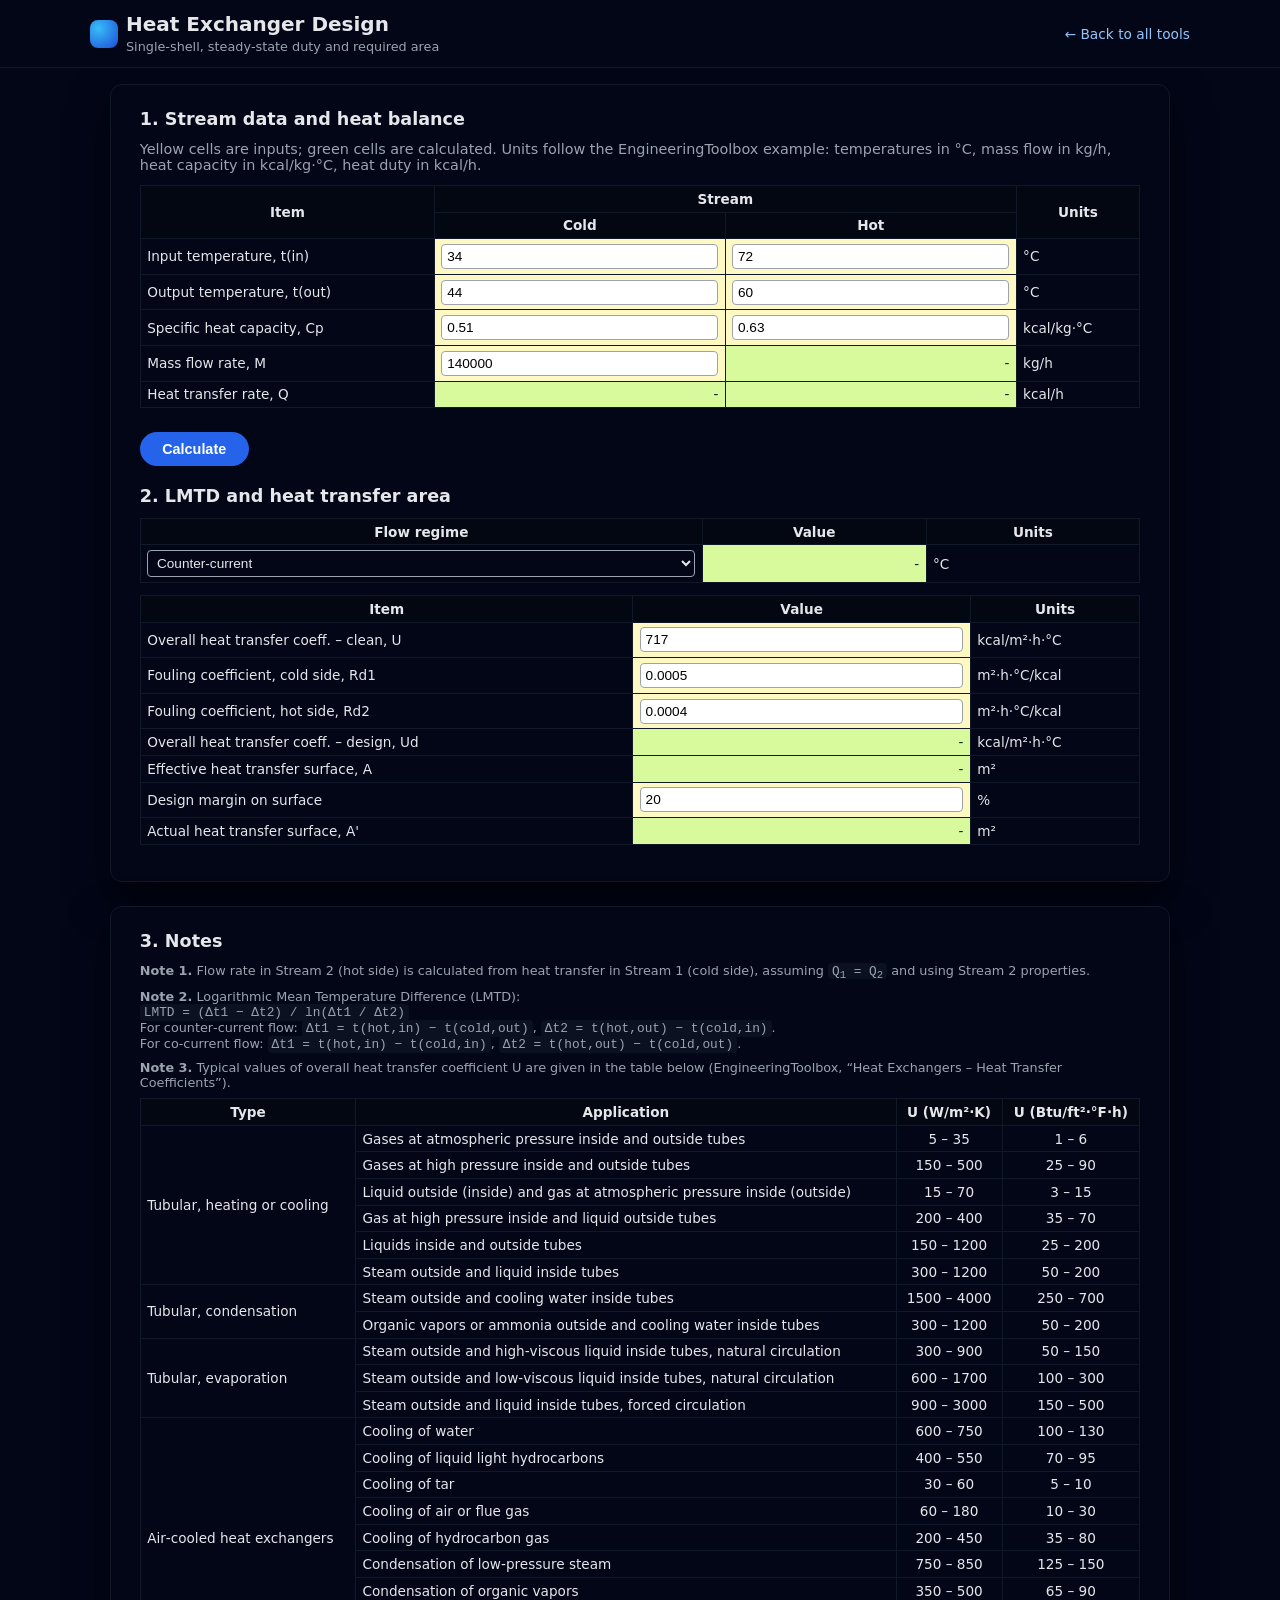
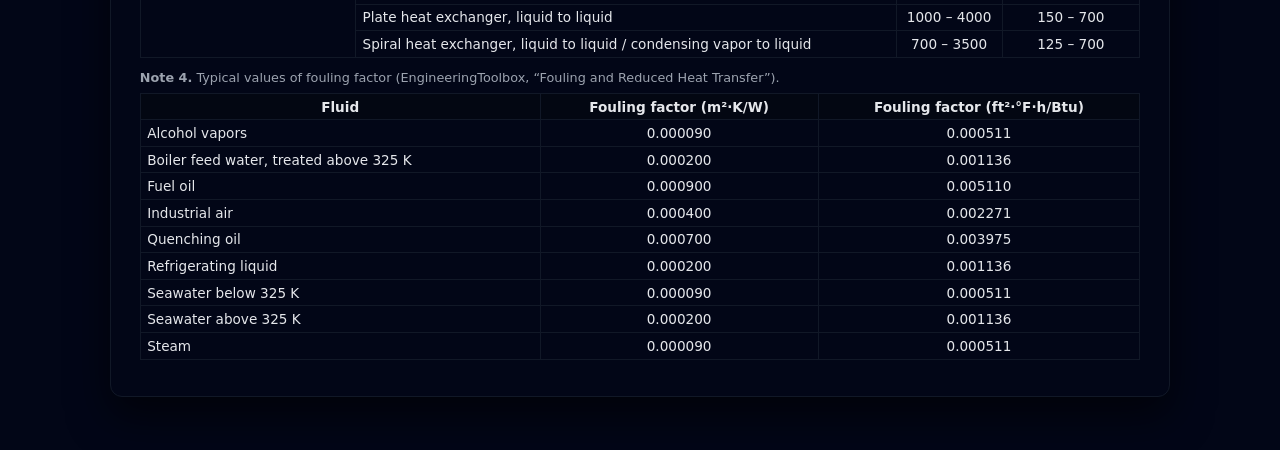
==== heat-exchanger-design.html @ 82003662 "Create heat-exchanger-design.html" ====
<!doctype html>
<html lang="en">
<head>
  <meta charset="utf-8" />
  <title>ChemEng Tools – Heat Exchanger Design</title>
  <meta name="viewport" content="width=device-width, initial-scale=1" />
  <style>
    * { box-sizing: border-box; }
    body {
      font-family: system-ui, -apple-system, BlinkMacSystemFont, "Segoe UI", sans-serif;
      background: #020617;
      color: #e5e7eb;
      margin: 0;
    }
    header {
      border-bottom: 1px solid #111827;
      background: #020617;
      position: sticky;
      top: 0;
      z-index: 10;
    }
    .container {
      max-width: 1100px;
      margin: 0 auto;
      padding: 1rem 1.25rem 2rem;
    }
    .brand {
      display: flex;
      align-items: center;
      justify-content: space-between;
      gap: 0.5rem;
      padding: 0.75rem 0;
    }
    .brand-left {
      display: flex;
      align-items: center;
      gap: 0.5rem;
    }
    .logo {
      width: 28px;
      height: 28px;
      border-radius: 8px;
      background: radial-gradient(circle at 30% 30%, #38bdf8, #1d4ed8);
    }
    h1 {
      font-size: 1.25rem;
      margin: 0;
    }
    a.nav-link {
      font-size: 0.86rem;
      color: #93c5fd;
      text-decoration: none;
    }
    a.nav-link:hover { color: #bfdbfe; }

    main .container {
      display: block;
    }

    .app {
      width: 100%;
      background: #020617;
      border-radius: 12px;
      padding: 1.5rem 1.8rem 1.5rem;
      box-shadow: 0 18px 40px rgba(0,0,0,0.6);
      border: 1px solid #111827;
      margin-bottom: 1.5rem;
    }

    h2 {
      font-size: 1.1rem;
      margin-top: 0;
      margin-bottom: 0.75rem;
    }

    p {
      margin-top: 0;
      margin-bottom: 0.75rem;
      font-size: 0.9rem;
      color: #9ca3af;
    }

    table {
      border-collapse: collapse;
      width: 100%;
      font-size: 0.85rem;
      margin-bottom: 0.75rem;
    }
    th, td {
      border: 1px solid #111827;
      padding: 0.3rem 0.4rem;
      vertical-align: middle;
    }
    th {
      background: #030712;
      font-weight: 600;
    }

    .center { text-align: center; }
    .right { text-align: right; }

    .input-cell {
      background: #fef9c3;
      color: #111827;
    }
    .output-cell {
      background: #d9f99d;
      color: #022c22;
    }

    input[type="number"] {
      width: 100%;
      padding: 0.25rem 0.3rem;
      border-radius: 4px;
      border: 1px solid #9ca3af;
      font-size: 0.85rem;
    }

    select {
      width: 100%;
      padding: 0.25rem 0.3rem;
      border-radius: 4px;
      border: 1px solid #9ca3af;
      font-size: 0.85rem;
      background: #020617;
      color: #e5e7eb;
    }

    button {
      margin-top: 0.75rem;
      padding: 0.55rem 1.4rem;
      border-radius: 999px;
      border: none;
      background: #2563eb;
      color: white;
      font-weight: 600;
      cursor: pointer;
      font-size: 0.9rem;
    }
    button:hover { background: #1d4ed8; }

    .note {
      font-size: 0.8rem;
      color: #9ca3af;
      margin-bottom: 0.5rem;
    }

    .section-title {
      margin-top: 1.25rem;
      margin-bottom: 0.35rem;
      font-size: 0.98rem;
      font-weight: 600;
    }

    .scroll-x {
      overflow-x: auto;
    }

    code {
      background: #0b1120;
      padding: 0.05rem 0.25rem;
      border-radius: 4px;
      font-size: 0.8rem;
    }
  </style>
</head>
<body>
  <header>
    <div class="container brand">
      <div class="brand-left">
        <div class="logo"></div>
        <div>
          <h1>Heat Exchanger Design</h1>
          <span style="font-size:0.8rem;color:#9ca3af;">Single‑shell, steady‑state duty and required area</span>
        </div>
      </div>
      <a class="nav-link" href="index.html">← Back to all tools</a>
    </div>
  </header>

  <main>
    <div class="container">

      <div class="app">
        <h2>1. Stream data and heat balance</h2>
        <p>
          Yellow cells are inputs; green cells are calculated. Units follow the
          EngineeringToolbox example: temperatures in °C, mass flow in kg/h,
          heat capacity in kcal/kg·°C, heat duty in kcal/h.
        </p>

        <div class="scroll-x">
          <table>
            <tr>
              <th rowspan="2">Item</th>
              <th colspan="2" class="center">Stream</th>
              <th rowspan="2">Units</th>
            </tr>
            <tr>
              <th class="center">Cold</th>
              <th class="center">Hot</th>
            </tr>

            <tr>
              <td>Input temperature, t(in)</td>
              <td class="input-cell">
                <input type="number" id="tColdIn" step="any" value="34">
              </td>
              <td class="input-cell">
                <input type="number" id="tHotIn" step="any" value="72">
              </td>
              <td>°C</td>
            </tr>

            <tr>
              <td>Output temperature, t(out)</td>
              <td class="input-cell">
                <input type="number" id="tColdOut" step="any" value="44">
              </td>
              <td class="input-cell">
                <input type="number" id="tHotOut" step="any" value="60">
              </td>
              <td>°C</td>
            </tr>

            <tr>
              <td>Specific heat capacity, Cp</td>
              <td class="input-cell">
                <input type="number" id="cpCold" step="any" value="0.51">
              </td>
              <td class="input-cell">
                <input type="number" id="cpHot" step="any" value="0.63">
              </td>
              <td>kcal/kg·°C</td>
            </tr>

            <tr>
              <td>Mass flow rate, M</td>
              <td class="input-cell">
                <input type="number" id="mCold" step="any" value="140000">
              </td>
              <td class="output-cell right" id="mHotCell">‑</td>
              <td>kg/h</td>
            </tr>

            <tr>
              <td>Heat transfer rate, Q</td>
              <td class="output-cell right" id="qColdCell">‑</td>
              <td class="output-cell right" id="qHotCell">‑</td>
              <td>kcal/h</td>
            </tr>
          </table>
        </div>

        <button id="calcBtn">Calculate</button>

        <h2 style="margin-top:1.25rem;">2. LMTD and heat transfer area</h2>

        <div class="scroll-x">
          <table>
            <tr>
              <th colspan="2">Flow regime</th>
              <th>Value</th>
              <th>Units</th>
            </tr>
            <tr>
              <td colspan="2">
                <select id="flowRegime">
                  <option value="counter">Counter‑current</option>
                  <option value="co">Co‑current</option>
                </select>
              </td>
              <td class="output-cell right" id="lmtdCell">‑</td>
              <td>°C</td>
            </tr>
          </table>

          <table>
            <tr>
              <th>Item</th>
              <th>Value</th>
              <th>Units</th>
            </tr>
            <tr>
              <td>Overall heat transfer coeff. – clean, U</td>
              <td class="input-cell">
                <input type="number" id="uClean" step="any" value="717">
              </td>
              <td>kcal/m²·h·°C</td>
            </tr>
            <tr>
              <td>Fouling coefficient, cold side, Rd1</td>
              <td class="input-cell">
                <input type="number" id="rd1" step="any" value="0.0005">
              </td>
              <td>m²·h·°C/kcal</td>
            </tr>
            <tr>
              <td>Fouling coefficient, hot side, Rd2</td>
              <td class="input-cell">
                <input type="number" id="rd2" step="any" value="0.0004">
              </td>
              <td>m²·h·°C/kcal</td>
            </tr>
            <tr>
              <td>Overall heat transfer coeff. – design, Ud</td>
              <td class="output-cell right" id="udCell">‑</td>
              <td>kcal/m²·h·°C</td>
            </tr>
            <tr>
              <td>Effective heat transfer surface, A</td>
              <td class="output-cell right" id="areaEffectiveCell">‑</td>
              <td>m²</td>
            </tr>
            <tr>
              <td>Design margin on surface</td>
              <td class="input-cell">
                <input type="number" id="margin" step="any" value="20">
              </td>
              <td>%</td>
            </tr>
            <tr>
              <td>Actual heat transfer surface, A'</td>
              <td class="output-cell right" id="areaActualCell">‑</td>
              <td>m²</td>
            </tr>
          </table>
        </div>
      </div>

      <div class="app">
        <h2>3. Notes</h2>

        <p class="note">
          <strong>Note 1.</strong> Flow rate in Stream 2 (hot side) is calculated from
          heat transfer in Stream 1 (cold side), assuming
          <code>Q<sub>1</sub> = Q<sub>2</sub></code> and using Stream&nbsp;2 properties.
        </p>

        <p class="note">
          <strong>Note 2.</strong> Logarithmic Mean Temperature Difference (LMTD):
          <br>
          <code>LMTD = (Δt1 − Δt2) / ln(Δt1 / Δt2)</code>
          <br>
          For counter‑current flow:
          <code>Δt1 = t(hot,in) − t(cold,out)</code>,
          <code>Δt2 = t(hot,out) − t(cold,in)</code>.
          <br>
          For co‑current flow:
          <code>Δt1 = t(hot,in) − t(cold,in)</code>,
          <code>Δt2 = t(hot,out) − t(cold,out)</code>.
        </p>

        <p class="note">
          <strong>Note 3.</strong> Typical values of overall heat transfer coefficient
          U are given in the table below (EngineeringToolbox, “Heat Exchangers –
          Heat Transfer Coefficients”).
        </p>

        <div class="scroll-x">
          <table>
            <tr>
              <th>Type</th>
              <th>Application</th>
              <th class="center">U (W/m²·K)</th>
              <th class="center">U (Btu/ft²·°F·h)</th>
            </tr>
            <tr>
              <td rowspan="6">Tubular, heating or cooling</td>
              <td>Gases at atmospheric pressure inside and outside tubes</td>
              <td class="center">5 – 35</td>
              <td class="center">1 – 6</td>
            </tr>
            <tr>
              <td>Gases at high pressure inside and outside tubes</td>
              <td class="center">150 – 500</td>
              <td class="center">25 – 90</td>
            </tr>
            <tr>
              <td>Liquid outside (inside) and gas at atmospheric pressure inside (outside)</td>
              <td class="center">15 – 70</td>
              <td class="center">3 – 15</td>
            </tr>
            <tr>
              <td>Gas at high pressure inside and liquid outside tubes</td>
              <td class="center">200 – 400</td>
              <td class="center">35 – 70</td>
            </tr>
            <tr>
              <td>Liquids inside and outside tubes</td>
              <td class="center">150 – 1200</td>
              <td class="center">25 – 200</td>
            </tr>
            <tr>
              <td>Steam outside and liquid inside tubes</td>
              <td class="center">300 – 1200</td>
              <td class="center">50 – 200</td>
            </tr>

            <tr>
              <td rowspan="2">Tubular, condensation</td>
              <td>Steam outside and cooling water inside tubes</td>
              <td class="center">1500 – 4000</td>
              <td class="center">250 – 700</td>
            </tr>
            <tr>
              <td>Organic vapors or ammonia outside and cooling water inside tubes</td>
              <td class="center">300 – 1200</td>
              <td class="center">50 – 200</td>
            </tr>

            <tr>
              <td rowspan="3">Tubular, evaporation</td>
              <td>Steam outside and high‑viscous liquid inside tubes, natural circulation</td>
              <td class="center">300 – 900</td>
              <td class="center">50 – 150</td>
            </tr>
            <tr>
              <td>Steam outside and low‑viscous liquid inside tubes, natural circulation</td>
              <td class="center">600 – 1700</td>
              <td class="center">100 – 300</td>
            </tr>
            <tr>
              <td>Steam outside and liquid inside tubes, forced circulation</td>
              <td class="center">900 – 3000</td>
              <td class="center">150 – 500</td>
            </tr>

            <tr>
              <td rowspan="9">Air‑cooled heat exchangers</td>
              <td>Cooling of water</td>
              <td class="center">600 – 750</td>
              <td class="center">100 – 130</td>
            </tr>
            <tr>
              <td>Cooling of liquid light hydrocarbons</td>
              <td class="center">400 – 550</td>
              <td class="center">70 – 95</td>
            </tr>
            <tr>
              <td>Cooling of tar</td>
              <td class="center">30 – 60</td>
              <td class="center">5 – 10</td>
            </tr>
            <tr>
              <td>Cooling of air or flue gas</td>
              <td class="center">60 – 180</td>
              <td class="center">10 – 30</td>
            </tr>
            <tr>
              <td>Cooling of hydrocarbon gas</td>
              <td class="center">200 – 450</td>
              <td class="center">35 – 80</td>
            </tr>
            <tr>
              <td>Condensation of low‑pressure steam</td>
              <td class="center">750 – 850</td>
              <td class="center">125 – 150</td>
            </tr>
            <tr>
              <td>Condensation of organic vapors</td>
              <td class="center">350 – 500</td>
              <td class="center">65 – 90</td>
            </tr>
            <tr>
              <td>Plate heat exchanger, liquid to liquid</td>
              <td class="center">1000 – 4000</td>
              <td class="center">150 – 700</td>
            </tr>
            <tr>
              <td>Spiral heat exchanger, liquid to liquid / condensing vapor to liquid</td>
              <td class="center">700 – 3500</td>
              <td class="center">125 – 700</td>
            </tr>
          </table>
        </div>

        <p class="note">
          <strong>Note 4.</strong> Typical values of fouling factor (EngineeringToolbox,
          “Fouling and Reduced Heat Transfer”).
        </p>

        <div class="scroll-x">
          <table>
            <tr>
              <th>Fluid</th>
              <th class="center">Fouling factor (m²·K/W)</th>
              <th class="center">Fouling factor (ft²·°F·h/Btu)</th>
            </tr>
            <tr>
              <td>Alcohol vapors</td>
              <td class="center">0.000090</td>
              <td class="center">0.000511</td>
            </tr>
            <tr>
              <td>Boiler feed water, treated above 325 K</td>
              <td class="center">0.000200</td>
              <td class="center">0.001136</td>
            </tr>
            <tr>
              <td>Fuel oil</td>
              <td class="center">0.000900</td>
              <td class="center">0.005110</td>
            </tr>
            <tr>
              <td>Industrial air</td>
              <td class="center">0.000400</td>
              <td class="center">0.002271</td>
            </tr>
            <tr>
              <td>Quenching oil</td>
              <td class="center">0.000700</td>
              <td class="center">0.003975</td>
            </tr>
            <tr>
              <td>Refrigerating liquid</td>
              <td class="center">0.000200</td>
              <td class="center">0.001136</td>
            </tr>
            <tr>
              <td>Seawater below 325 K</td>
              <td class="center">0.000090</td>
              <td class="center">0.000511</td>
            </tr>
            <tr>
              <td>Seawater above 325 K</td>
              <td class="center">0.000200</td>
              <td class="center">0.001136</td>
            </tr>
            <tr>
              <td>Steam</td>
              <td class="center">0.000090</td>
              <td class="center">0.000511</td>
            </tr>
          </table>
        </div>
      </div>

    </div>
  </main>

  <script>
    function calcHeatExchanger() {
      const tColdIn = parseFloat(document.getElementById("tColdIn").value);
      const tColdOut = parseFloat(document.getElementById("tColdOut").value);
      const tHotIn = parseFloat(document.getElementById("tHotIn").value);
      const tHotOut = parseFloat(document.getElementById("tHotOut").value);
      const cpCold = parseFloat(document.getElementById("cpCold").value);
      const cpHot = parseFloat(document.getElementById("cpHot").value);
      const mCold = parseFloat(document.getElementById("mCold").value);

      const flowRegime = document.getElementById("flowRegime").value;
      const uClean = parseFloat(document.getElementById("uClean").value);
      const rd1 = parseFloat(document.getElementById("rd1").value);
      const rd2 = parseFloat(document.getElementById("rd2").value);
      const marginPct = parseFloat(document.getElementById("margin").value);

      const qColdCell = document.getElementById("qColdCell");
      const qHotCell = document.getElementById("qHotCell");
      const mHotCell = document.getElementById("mHotCell");
      const lmtdCell = document.getElementById("lmtdCell");
      const udCell = document.getElementById("udCell");
      const areaEffCell = document.getElementById("areaEffectiveCell");
      const areaActCell = document.getElementById("areaActualCell");

      function safe(val) {
        return Number.isFinite(val) ? val : NaN;
      }

      // 1. Heat duty from cold side
      const dT_cold = safe(tColdOut - tColdIn);
      const Q = safe(mCold * cpCold * Math.abs(dT_cold)); // kcal/h

      if (Number.isFinite(Q)) {
        qColdCell.textContent = Q.toLocaleString(undefined, { maximumFractionDigits: 2 });
        qHotCell.textContent = Q.toLocaleString(undefined, { maximumFractionDigits: 2 });
      } else {
        qColdCell.textContent = "‑";
        qHotCell.textContent = "‑";
      }

      // 2. Hot-side mass flow from Q
      const dT_hot = safe(tHotIn - tHotOut); // note sign; magnitude used in denominator
      let mHot = NaN;
      if (Number.isFinite(Q) && cpHot && Math.abs(dT_hot) > 0) {
        mHot = Q / (cpHot * Math.abs(dT_hot));
      }
      mHotCell.textContent = Number.isFinite(mHot)
        ? mHot.toLocaleString(undefined, { maximumFractionDigits: 2 })
        : "‑";

      // 3. LMTD
      let dt1, dt2;
      if (flowRegime === "counter") {
        dt1 = safe(tHotIn - tColdOut);
        dt2 = safe(tHotOut - tColdIn);
      } else {
        dt1 = safe(tHotIn - tColdIn);
        dt2 = safe(tHotOut - tColdOut);
      }

      let lmtd = NaN;
      if (Number.isFinite(dt1) && Number.isFinite(dt2) && dt1 !== 0 && dt2 !== 0) {
        if (Math.abs(dt1 - dt2) < 1e-9) {
          lmtd = dt1;
        } else {
          lmtd = (dt1 - dt2) / Math.log(dt1 / dt2);
        }
      }
      if (Number.isFinite(lmtd)) {
        lmtdCell.textContent = lmtd.toFixed(2);
      } else {
        lmtdCell.textContent = "‑";
      }

      // 4. Design U with fouling
      let Ud = NaN;
      if (uClean && rd1 >= 0 && rd2 >= 0) {
        const Rtot = (1 / uClean) + rd1 + rd2;
        Ud = 1 / Rtot;
      }
      udCell.textContent = Number.isFinite(Ud) ? Ud.toFixed(1) : "‑";

      // 5. Required area A = Q / (Ud * LMTD)
      let Aeff = NaN;
      if (Number.isFinite(Q) && Number.isFinite(Ud) && Number.isFinite(lmtd) && Ud > 0 && Math.abs(lmtd) > 0) {
        Aeff = Q / (Ud * lmtd);
      }
      areaEffCell.textContent = Number.isFinite(Aeff) ? Aeff.toFixed(2) : "‑";

      // 6. Area with margin
      let Aact = NaN;
      if (Number.isFinite(Aeff) && Number.isFinite(marginPct)) {
        Aact = Aeff * (1 + marginPct / 100);
      }
      areaActCell.textContent = Number.isFinite(Aact) ? Aact.toFixed(2) : "‑";
    }

    document.getElementById("calcBtn").addEventListener("click", calcHeatExchanger);
  </script>
</body>
</html>
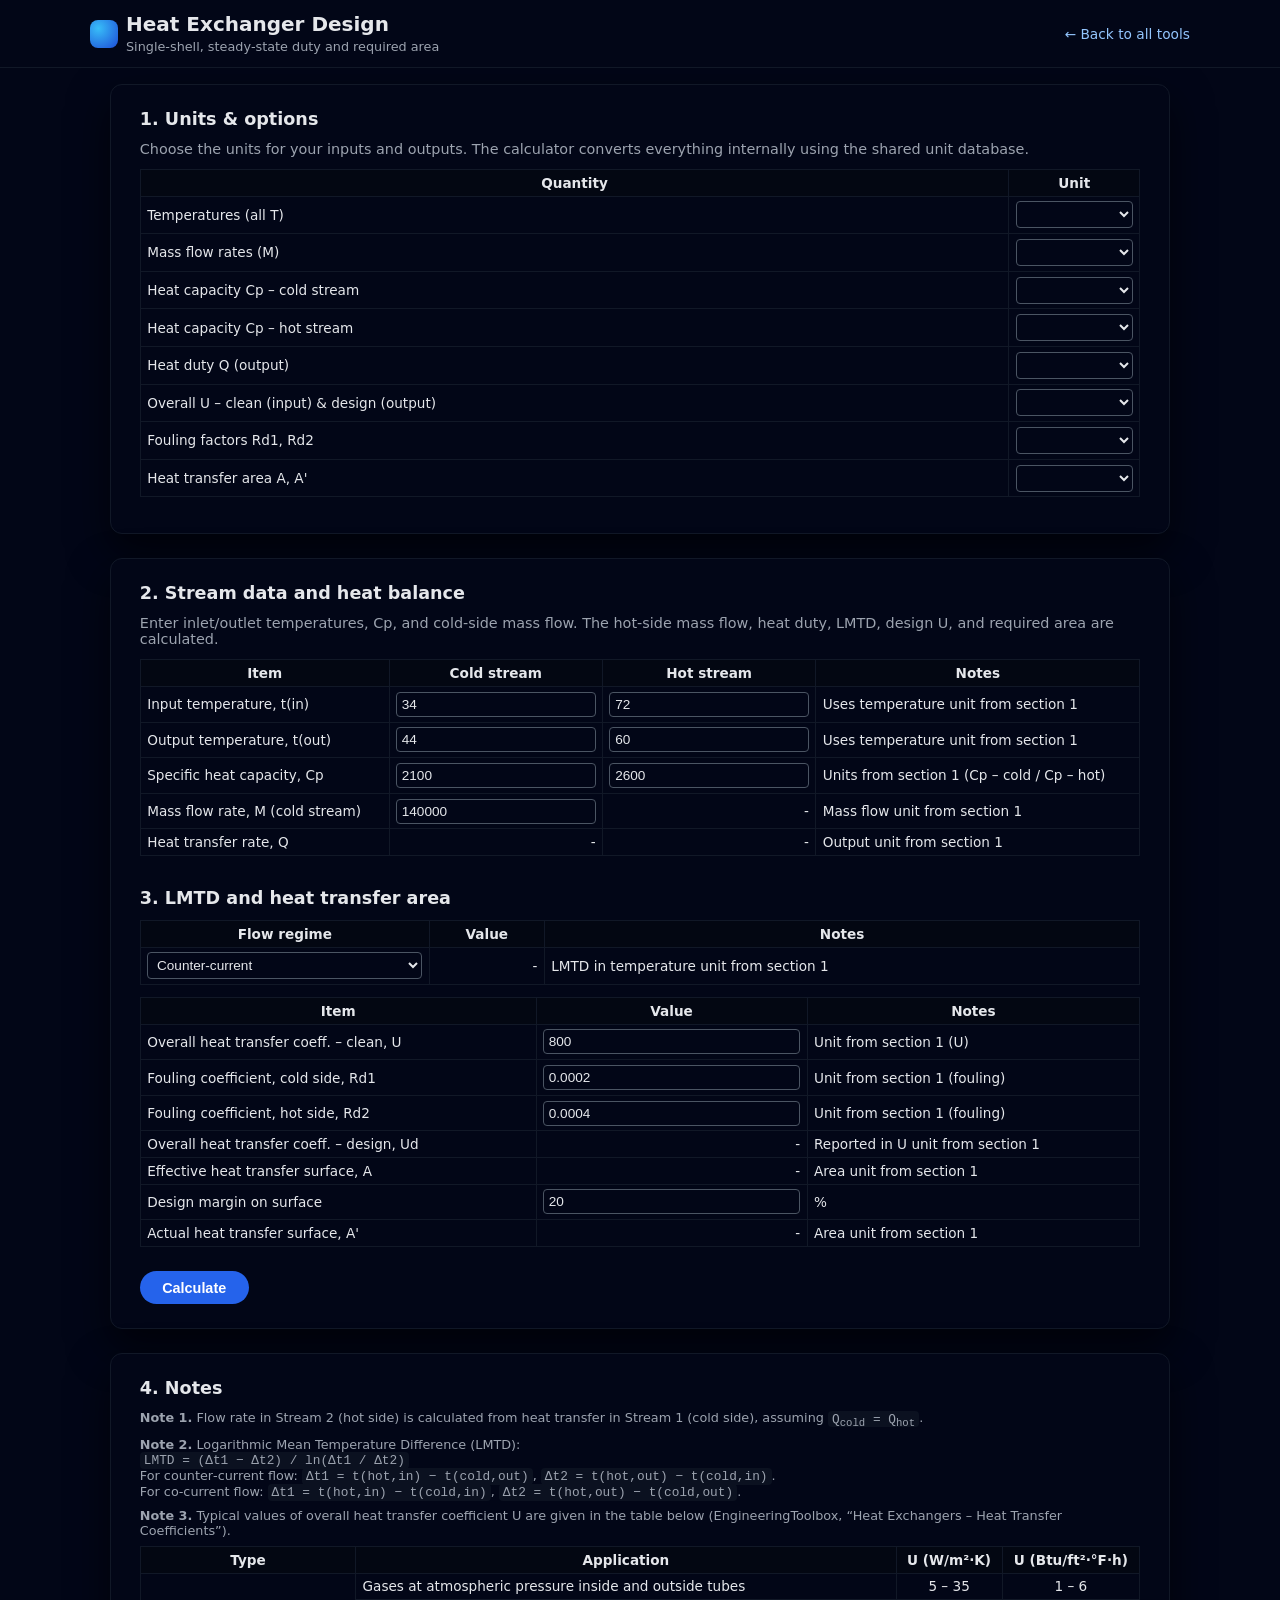
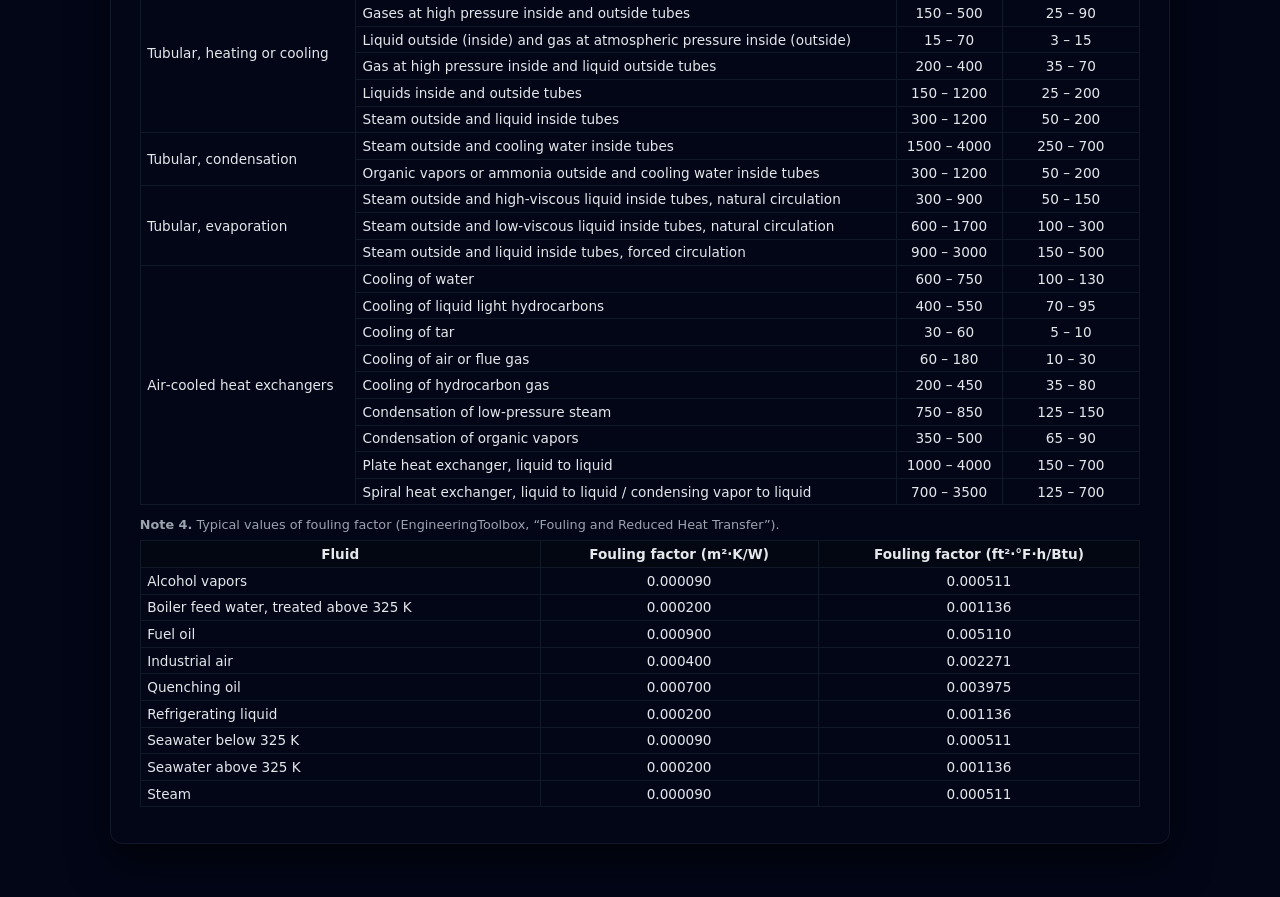
==== commit 50e4a140: "Update heat-exchanger-design.html" ====
--- a/heat-exchanger-design.html
+++ b/heat-exchanger-design.html
@@ -97,30 +97,23 @@
     }
 
     .center { text-align: center; }
-    .right { text-align: right; }
-
-    .input-cell {
-      background: #fef9c3;
-      color: #111827;
-    }
-    .output-cell {
-      background: #d9f99d;
-      color: #022c22;
-    }
+    .right  { text-align: right; }
 
     input[type="number"] {
       width: 100%;
       padding: 0.25rem 0.3rem;
       border-radius: 4px;
-      border: 1px solid #9ca3af;
+      border: 1px solid #4b5563;
       font-size: 0.85rem;
+      background: #020617;
+      color: #e5e7eb;
     }
 
     select {
       width: 100%;
       padding: 0.25rem 0.3rem;
       border-radius: 4px;
-      border: 1px solid #9ca3af;
+      border: 1px solid #4b5563;
       font-size: 0.85rem;
       background: #020617;
       color: #e5e7eb;
@@ -181,97 +174,128 @@
   <main>
     <div class="container">
 
+      <!-- UNITS CONFIGURATION -->
       <div class="app">
-        <h2>1. Stream data and heat balance</h2>
+        <h2>1. Units & options</h2>
         <p>
-          Yellow cells are inputs; green cells are calculated. Units follow the
-          EngineeringToolbox example: temperatures in °C, mass flow in kg/h,
-          heat capacity in kcal/kg·°C, heat duty in kcal/h.
+          Choose the units for your inputs and outputs. The calculator converts
+          everything internally using the shared unit database.
         </p>
 
         <div class="scroll-x">
           <table>
             <tr>
-              <th rowspan="2">Item</th>
-              <th colspan="2" class="center">Stream</th>
-              <th rowspan="2">Units</th>
-            </tr>
-            <tr>
-              <th class="center">Cold</th>
-              <th class="center">Hot</th>
-            </tr>
-
-            <tr>
-              <td>Input temperature, t(in)</td>
-              <td class="input-cell">
-                <input type="number" id="tColdIn" step="any" value="34">
-              </td>
-              <td class="input-cell">
-                <input type="number" id="tHotIn" step="any" value="72">
-              </td>
-              <td>°C</td>
-            </tr>
-
-            <tr>
-              <td>Output temperature, t(out)</td>
-              <td class="input-cell">
-                <input type="number" id="tColdOut" step="any" value="44">
-              </td>
-              <td class="input-cell">
-                <input type="number" id="tHotOut" step="any" value="60">
-              </td>
-              <td>°C</td>
-            </tr>
-
-            <tr>
-              <td>Specific heat capacity, Cp</td>
-              <td class="input-cell">
-                <input type="number" id="cpCold" step="any" value="0.51">
-              </td>
-              <td class="input-cell">
-                <input type="number" id="cpHot" step="any" value="0.63">
-              </td>
-              <td>kcal/kg·°C</td>
-            </tr>
-
-            <tr>
-              <td>Mass flow rate, M</td>
-              <td class="input-cell">
-                <input type="number" id="mCold" step="any" value="140000">
-              </td>
-              <td class="output-cell right" id="mHotCell">‑</td>
-              <td>kg/h</td>
-            </tr>
-
-            <tr>
-              <td>Heat transfer rate, Q</td>
-              <td class="output-cell right" id="qColdCell">‑</td>
-              <td class="output-cell right" id="qHotCell">‑</td>
-              <td>kcal/h</td>
+              <th>Quantity</th>
+              <th>Unit</th>
+            </tr>
+            <tr>
+              <td>Temperatures (all T)</td>
+              <td><select id="unitTemp"></select></td>
+            </tr>
+            <tr>
+              <td>Mass flow rates (M)</td>
+              <td><select id="unitMassFlow"></select></td>
+            </tr>
+            <tr>
+              <td>Heat capacity Cp – cold stream</td>
+              <td><select id="unitCpCold"></select></td>
+            </tr>
+            <tr>
+              <td>Heat capacity Cp – hot stream</td>
+              <td><select id="unitCpHot"></select></td>
+            </tr>
+            <tr>
+              <td>Heat duty Q (output)</td>
+              <td><select id="unitQ"></select></td>
+            </tr>
+            <tr>
+              <td>Overall U – clean (input) &amp; design (output)</td>
+              <td><select id="unitU"></select></td>
+            </tr>
+            <tr>
+              <td>Fouling factors Rd1, Rd2</td>
+              <td><select id="unitFouling"></select></td>
+            </tr>
+            <tr>
+              <td>Heat transfer area A, A'</td>
+              <td><select id="unitArea"></select></td>
             </tr>
           </table>
         </div>
-
-        <button id="calcBtn">Calculate</button>
-
-        <h2 style="margin-top:1.25rem;">2. LMTD and heat transfer area</h2>
+      </div>
+
+      <!-- MAIN CALCULATOR -->
+      <div class="app">
+        <h2>2. Stream data and heat balance</h2>
+        <p>
+          Enter inlet/outlet temperatures, Cp, and cold‑side mass flow. The hot‑side
+          mass flow, heat duty, LMTD, design U, and required area are calculated.
+        </p>
 
         <div class="scroll-x">
           <table>
             <tr>
-              <th colspan="2">Flow regime</th>
+              <th>Item</th>
+              <th class="center">Cold stream</th>
+              <th class="center">Hot stream</th>
+              <th>Notes</th>
+            </tr>
+
+            <tr>
+              <td>Input temperature, t(in)</td>
+              <td><input type="number" id="tColdIn" step="any" value="34"></td>
+              <td><input type="number" id="tHotIn" step="any" value="72"></td>
+              <td>Uses temperature unit from section 1</td>
+            </tr>
+
+            <tr>
+              <td>Output temperature, t(out)</td>
+              <td><input type="number" id="tColdOut" step="any" value="44"></td>
+              <td><input type="number" id="tHotOut" step="any" value="60"></td>
+              <td>Uses temperature unit from section 1</td>
+            </tr>
+
+            <tr>
+              <td>Specific heat capacity, Cp</td>
+              <td><input type="number" id="cpCold" step="any" value="2100"></td>
+              <td><input type="number" id="cpHot" step="any" value="2600"></td>
+              <td>Units from section 1 (Cp – cold / Cp – hot)</td>
+            </tr>
+
+            <tr>
+              <td>Mass flow rate, M (cold stream)</td>
+              <td><input type="number" id="mCold" step="any" value="140000"></td>
+              <td id="mHotCell" class="right">‑</td>
+              <td>Mass flow unit from section 1</td>
+            </tr>
+
+            <tr>
+              <td>Heat transfer rate, Q</td>
+              <td id="qColdCell" class="right">‑</td>
+              <td id="qHotCell"  class="right">‑</td>
+              <td>Output unit from section 1</td>
+            </tr>
+          </table>
+        </div>
+
+        <h2 style="margin-top:1.25rem;">3. LMTD and heat transfer area</h2>
+
+        <div class="scroll-x">
+          <table>
+            <tr>
+              <th>Flow regime</th>
               <th>Value</th>
-              <th>Units</th>
-            </tr>
-            <tr>
-              <td colspan="2">
+              <th>Notes</th>
+            </tr>
+            <tr>
+              <td>
                 <select id="flowRegime">
                   <option value="counter">Counter‑current</option>
                   <option value="co">Co‑current</option>
                 </select>
               </td>
-              <td class="output-cell right" id="lmtdCell">‑</td>
-              <td>°C</td>
+              <td id="lmtdCell" class="right">‑</td>
+              <td>LMTD in temperature unit from section 1</td>
             </tr>
           </table>
 
@@ -279,62 +303,57 @@
             <tr>
               <th>Item</th>
               <th>Value</th>
-              <th>Units</th>
+              <th>Notes</th>
             </tr>
             <tr>
               <td>Overall heat transfer coeff. – clean, U</td>
-              <td class="input-cell">
-                <input type="number" id="uClean" step="any" value="717">
-              </td>
-              <td>kcal/m²·h·°C</td>
+              <td><input type="number" id="uClean" step="any" value="800"></td>
+              <td>Unit from section 1 (U)</td>
             </tr>
             <tr>
               <td>Fouling coefficient, cold side, Rd1</td>
-              <td class="input-cell">
-                <input type="number" id="rd1" step="any" value="0.0005">
-              </td>
-              <td>m²·h·°C/kcal</td>
+              <td><input type="number" id="rd1" step="any" value="0.0002"></td>
+              <td>Unit from section 1 (fouling)</td>
             </tr>
             <tr>
               <td>Fouling coefficient, hot side, Rd2</td>
-              <td class="input-cell">
-                <input type="number" id="rd2" step="any" value="0.0004">
-              </td>
-              <td>m²·h·°C/kcal</td>
+              <td><input type="number" id="rd2" step="any" value="0.0004"></td>
+              <td>Unit from section 1 (fouling)</td>
             </tr>
             <tr>
               <td>Overall heat transfer coeff. – design, Ud</td>
-              <td class="output-cell right" id="udCell">‑</td>
-              <td>kcal/m²·h·°C</td>
+              <td id="udCell" class="right">‑</td>
+              <td>Reported in U unit from section 1</td>
             </tr>
             <tr>
               <td>Effective heat transfer surface, A</td>
-              <td class="output-cell right" id="areaEffectiveCell">‑</td>
-              <td>m²</td>
+              <td id="areaEffectiveCell" class="right">‑</td>
+              <td>Area unit from section 1</td>
             </tr>
             <tr>
               <td>Design margin on surface</td>
-              <td class="input-cell">
-                <input type="number" id="margin" step="any" value="20">
-              </td>
+              <td><input type="number" id="margin" step="any" value="20"></td>
               <td>%</td>
             </tr>
             <tr>
               <td>Actual heat transfer surface, A'</td>
-              <td class="output-cell right" id="areaActualCell">‑</td>
-              <td>m²</td>
+              <td id="areaActualCell" class="right">‑</td>
+              <td>Area unit from section 1</td>
             </tr>
           </table>
         </div>
+
+        <button id="calcBtn">Calculate</button>
       </div>
 
+      <!-- NOTES & REFERENCE TABLES -->
       <div class="app">
-        <h2>3. Notes</h2>
+        <h2>4. Notes</h2>
 
         <p class="note">
           <strong>Note 1.</strong> Flow rate in Stream 2 (hot side) is calculated from
           heat transfer in Stream 1 (cold side), assuming
-          <code>Q<sub>1</sub> = Q<sub>2</sub></code> and using Stream&nbsp;2 properties.
+          <code>Q<sub>cold</sub> = Q<sub>hot</sub></code>.
         </p>
 
         <p class="note">
@@ -539,104 +558,79 @@
     </div>
   </main>
 
+  <!-- Shared unit conversions -->
+  <script src="chemeng-units.js"></script>
+
+  <!-- Calculator logic -->
   <script>
+    // Helper to fill a <select> with units from a category
+    function fillUnitSelect(selectEl, category, defaultKey) {
+      const units = getUnitsForCategory(category);
+      units.forEach(u => {
+        const opt = document.createElement("option");
+        opt.value = u.key;
+        opt.textContent = u.label;
+        selectEl.appendChild(opt);
+      });
+      if (defaultKey) {
+        const idx = units.findIndex(u => u.key === defaultKey);
+        if (idx >= 0) selectEl.selectedIndex = idx;
+      }
+    }
+
+    // Populate unit dropdowns
+    const unitTemp      = document.getElementById("unitTemp");
+    const unitMassFlow  = document.getElementById("unitMassFlow");
+    const unitCpCold    = document.getElementById("unitCpCold");
+    const unitCpHot     = document.getElementById("unitCpHot");
+    const unitQ         = document.getElementById("unitQ");
+    const unitU         = document.getElementById("unitU");
+    const unitFouling   = document.getElementById("unitFouling");
+    const unitArea      = document.getElementById("unitArea");
+
+    fillUnitSelect(unitTemp,     "Temperature", "°C");
+    fillUnitSelect(unitMassFlow, "Mass Flow", "kg/h");
+    fillUnitSelect(unitCpCold,   "Heat Capacity, Entropy", "J/(kg·K)");
+    fillUnitSelect(unitCpHot,    "Heat Capacity, Entropy", "J/(kg·K)");
+    fillUnitSelect(unitQ,        "Power, Heat Flow, Duty", "kW");
+    fillUnitSelect(unitU,        "Heat Transfer", "W/(m2·K)");
+    fillUnitSelect(unitFouling,  "Heat Resistance, Fouling", "m2·K/W");
+    fillUnitSelect(unitArea,     "Area", "m2");
+
     function calcHeatExchanger() {
-      const tColdIn = parseFloat(document.getElementById("tColdIn").value);
+      const tUnit   = unitTemp.value;
+      const mUnit   = unitMassFlow.value;
+      const cpCUnit = unitCpCold.value;
+      const cpHUnit = unitCpHot.value;
+      const qUnit   = unitQ.value;
+      const uUnit   = unitU.value;
+      const rUnit   = unitFouling.value;
+      const aUnit   = unitArea.value;
+
+      const tColdIn  = parseFloat(document.getElementById("tColdIn").value);
       const tColdOut = parseFloat(document.getElementById("tColdOut").value);
-      const tHotIn = parseFloat(document.getElementById("tHotIn").value);
-      const tHotOut = parseFloat(document.getElementById("tHotOut").value);
-      const cpCold = parseFloat(document.getElementById("cpCold").value);
-      const cpHot = parseFloat(document.getElementById("cpHot").value);
-      const mCold = parseFloat(document.getElementById("mCold").value);
+      const tHotIn   = parseFloat(document.getElementById("tHotIn").value);
+      const tHotOut  = parseFloat(document.getElementById("tHotOut").value);
+      const cpCold   = parseFloat(document.getElementById("cpCold").value);
+      const cpHot    = parseFloat(document.getElementById("cpHot").value);
+      const mCold    = parseFloat(document.getElementById("mCold").value);
 
       const flowRegime = document.getElementById("flowRegime").value;
-      const uClean = parseFloat(document.getElementById("uClean").value);
-      const rd1 = parseFloat(document.getElementById("rd1").value);
-      const rd2 = parseFloat(document.getElementById("rd2").value);
-      const marginPct = parseFloat(document.getElementById("margin").value);
-
-      const qColdCell = document.getElementById("qColdCell");
-      const qHotCell = document.getElementById("qHotCell");
-      const mHotCell = document.getElementById("mHotCell");
-      const lmtdCell = document.getElementById("lmtdCell");
-      const udCell = document.getElementById("udCell");
-      const areaEffCell = document.getElementById("areaEffectiveCell");
-      const areaActCell = document.getElementById("areaActualCell");
-
-      function safe(val) {
-        return Number.isFinite(val) ? val : NaN;
-      }
-
-      // 1. Heat duty from cold side
-      const dT_cold = safe(tColdOut - tColdIn);
-      const Q = safe(mCold * cpCold * Math.abs(dT_cold)); // kcal/h
-
-      if (Number.isFinite(Q)) {
-        qColdCell.textContent = Q.toLocaleString(undefined, { maximumFractionDigits: 2 });
-        qHotCell.textContent = Q.toLocaleString(undefined, { maximumFractionDigits: 2 });
-      } else {
-        qColdCell.textContent = "‑";
-        qHotCell.textContent = "‑";
-      }
-
-      // 2. Hot-side mass flow from Q
-      const dT_hot = safe(tHotIn - tHotOut); // note sign; magnitude used in denominator
-      let mHot = NaN;
-      if (Number.isFinite(Q) && cpHot && Math.abs(dT_hot) > 0) {
-        mHot = Q / (cpHot * Math.abs(dT_hot));
-      }
-      mHotCell.textContent = Number.isFinite(mHot)
-        ? mHot.toLocaleString(undefined, { maximumFractionDigits: 2 })
-        : "‑";
-
-      // 3. LMTD
-      let dt1, dt2;
-      if (flowRegime === "counter") {
-        dt1 = safe(tHotIn - tColdOut);
-        dt2 = safe(tHotOut - tColdIn);
-      } else {
-        dt1 = safe(tHotIn - tColdIn);
-        dt2 = safe(tHotOut - tColdOut);
-      }
-
-      let lmtd = NaN;
-      if (Number.isFinite(dt1) && Number.isFinite(dt2) && dt1 !== 0 && dt2 !== 0) {
-        if (Math.abs(dt1 - dt2) < 1e-9) {
-          lmtd = dt1;
-        } else {
-          lmtd = (dt1 - dt2) / Math.log(dt1 / dt2);
-        }
-      }
-      if (Number.isFinite(lmtd)) {
-        lmtdCell.textContent = lmtd.toFixed(2);
-      } else {
-        lmtdCell.textContent = "‑";
-      }
-
-      // 4. Design U with fouling
-      let Ud = NaN;
-      if (uClean && rd1 >= 0 && rd2 >= 0) {
-        const Rtot = (1 / uClean) + rd1 + rd2;
-        Ud = 1 / Rtot;
-      }
-      udCell.textContent = Number.isFinite(Ud) ? Ud.toFixed(1) : "‑";
-
-      // 5. Required area A = Q / (Ud * LMTD)
-      let Aeff = NaN;
-      if (Number.isFinite(Q) && Number.isFinite(Ud) && Number.isFinite(lmtd) && Ud > 0 && Math.abs(lmtd) > 0) {
-        Aeff = Q / (Ud * lmtd);
-      }
-      areaEffCell.textContent = Number.isFinite(Aeff) ? Aeff.toFixed(2) : "‑";
-
-      // 6. Area with margin
-      let Aact = NaN;
-      if (Number.isFinite(Aeff) && Number.isFinite(marginPct)) {
-        Aact = Aeff * (1 + marginPct / 100);
-      }
-      areaActCell.textContent = Number.isFinite(Aact) ? Aact.toFixed(2) : "‑";
-    }
-
-    document.getElementById("calcBtn").addEventListener("click", calcHeatExchanger);
-  </script>
-</body>
-</html>
+      const uCleanVal  = parseFloat(document.getElementById("uClean").value);
+      const rd1Val     = parseFloat(document.getElementById("rd1").value);
+      const rd2Val     = parseFloat(document.getElementById("rd2").value);
+      const marginPct  = parseFloat(document.getElementById("margin").value);
+
+      const qColdCell    = document.getElementById("qColdCell");
+      const qHotCell     = document.getElementById("qHotCell");
+      const mHotCell     = document.getElementById("mHotCell");
+      const lmtdCell     = document.getElementById("lmtdCell");
+      const udCell       = document.getElementById("udCell");
+      const areaEffCell  = document.getElementById("areaEffectiveCell");
+      const areaActCell  = document.getElementById("areaActualCell");
+
+      function safe(x) { return Number.isFinite(x) ? x : NaN; }
+
+      // ---- Convert basics to internal units ----
+      // Temperatures → °C for LMTD (ΔT in °C = ΔT in K)
+      const Tc_in  = convertUnits("Temperature
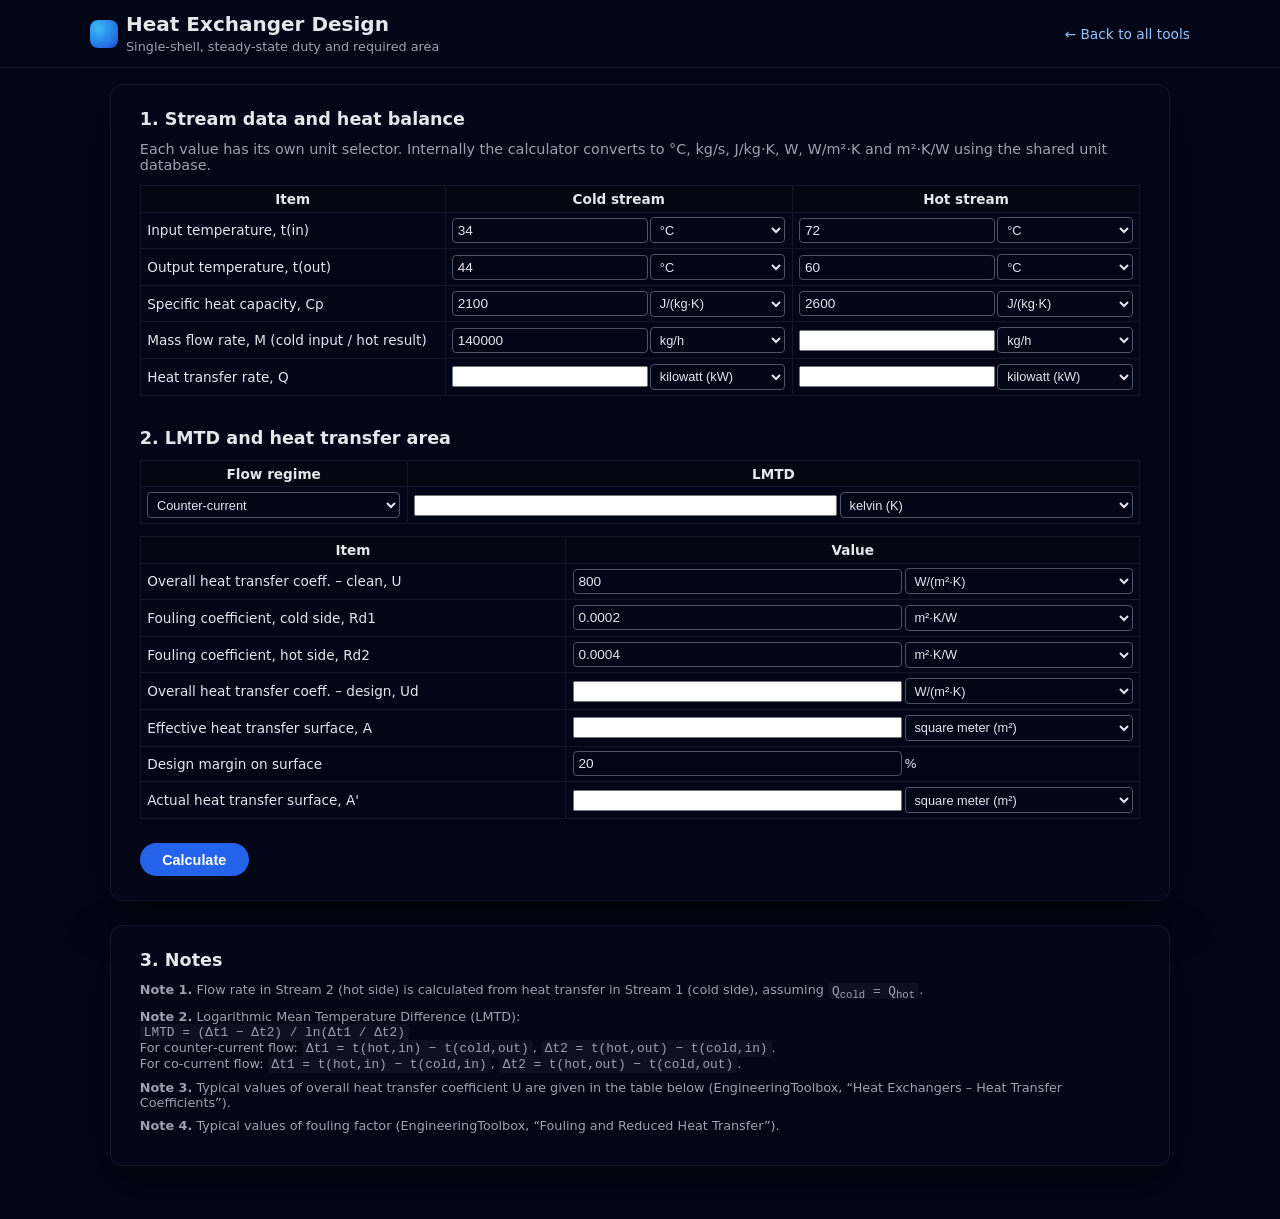
==== commit 2930ce67: "Update heat-exchanger-design.html" ====
--- a/heat-exchanger-design.html
+++ b/heat-exchanger-design.html
@@ -111,12 +111,19 @@
 
     select {
       width: 100%;
-      padding: 0.25rem 0.3rem;
+      padding: 0.22rem 0.3rem;
       border-radius: 4px;
       border: 1px solid #4b5563;
-      font-size: 0.85rem;
+      font-size: 0.8rem;
       background: #020617;
       color: #e5e7eb;
+    }
+
+    .cell-flex {
+      display: grid;
+      grid-template-columns: 1.3fr 0.9fr;
+      gap: 0.15rem;
+      align-items: center;
     }
 
     button {
@@ -136,13 +143,6 @@
       font-size: 0.8rem;
       color: #9ca3af;
       margin-bottom: 0.5rem;
-    }
-
-    .section-title {
-      margin-top: 1.25rem;
-      margin-bottom: 0.35rem;
-      font-size: 0.98rem;
-      font-weight: 600;
     }
 
     .scroll-x {
@@ -174,62 +174,12 @@
   <main>
     <div class="container">
 
-      <!-- UNITS CONFIGURATION -->
-      <div class="app">
-        <h2>1. Units & options</h2>
-        <p>
-          Choose the units for your inputs and outputs. The calculator converts
-          everything internally using the shared unit database.
-        </p>
-
-        <div class="scroll-x">
-          <table>
-            <tr>
-              <th>Quantity</th>
-              <th>Unit</th>
-            </tr>
-            <tr>
-              <td>Temperatures (all T)</td>
-              <td><select id="unitTemp"></select></td>
-            </tr>
-            <tr>
-              <td>Mass flow rates (M)</td>
-              <td><select id="unitMassFlow"></select></td>
-            </tr>
-            <tr>
-              <td>Heat capacity Cp – cold stream</td>
-              <td><select id="unitCpCold"></select></td>
-            </tr>
-            <tr>
-              <td>Heat capacity Cp – hot stream</td>
-              <td><select id="unitCpHot"></select></td>
-            </tr>
-            <tr>
-              <td>Heat duty Q (output)</td>
-              <td><select id="unitQ"></select></td>
-            </tr>
-            <tr>
-              <td>Overall U – clean (input) &amp; design (output)</td>
-              <td><select id="unitU"></select></td>
-            </tr>
-            <tr>
-              <td>Fouling factors Rd1, Rd2</td>
-              <td><select id="unitFouling"></select></td>
-            </tr>
-            <tr>
-              <td>Heat transfer area A, A'</td>
-              <td><select id="unitArea"></select></td>
-            </tr>
-          </table>
-        </div>
-      </div>
-
       <!-- MAIN CALCULATOR -->
       <div class="app">
-        <h2>2. Stream data and heat balance</h2>
+        <h2>1. Stream data and heat balance</h2>
         <p>
-          Enter inlet/outlet temperatures, Cp, and cold‑side mass flow. The hot‑side
-          mass flow, heat duty, LMTD, design U, and required area are calculated.
+          Each value has its own unit selector. Internally the calculator converts
+          to °C, kg/s, J/kg·K, W, W/m²·K and m²·K/W using the shared unit database.
         </p>
 
         <div class="scroll-x">
@@ -238,54 +188,97 @@
               <th>Item</th>
               <th class="center">Cold stream</th>
               <th class="center">Hot stream</th>
-              <th>Notes</th>
             </tr>
 
             <tr>
               <td>Input temperature, t(in)</td>
-              <td><input type="number" id="tColdIn" step="any" value="34"></td>
-              <td><input type="number" id="tHotIn" step="any" value="72"></td>
-              <td>Uses temperature unit from section 1</td>
+              <td>
+                <div class="cell-flex">
+                  <input type="number" id="tColdIn" step="any" value="34">
+                  <select id="u_tColdIn"></select>
+                </div>
+              </td>
+              <td>
+                <div class="cell-flex">
+                  <input type="number" id="tHotIn" step="any" value="72">
+                  <select id="u_tHotIn"></select>
+                </div>
+              </td>
             </tr>
 
             <tr>
               <td>Output temperature, t(out)</td>
-              <td><input type="number" id="tColdOut" step="any" value="44"></td>
-              <td><input type="number" id="tHotOut" step="any" value="60"></td>
-              <td>Uses temperature unit from section 1</td>
+              <td>
+                <div class="cell-flex">
+                  <input type="number" id="tColdOut" step="any" value="44">
+                  <select id="u_tColdOut"></select>
+                </div>
+              </td>
+              <td>
+                <div class="cell-flex">
+                  <input type="number" id="tHotOut" step="any" value="60">
+                  <select id="u_tHotOut"></select>
+                </div>
+              </td>
             </tr>
 
             <tr>
               <td>Specific heat capacity, Cp</td>
-              <td><input type="number" id="cpCold" step="any" value="2100"></td>
-              <td><input type="number" id="cpHot" step="any" value="2600"></td>
-              <td>Units from section 1 (Cp – cold / Cp – hot)</td>
-            </tr>
-
-            <tr>
-              <td>Mass flow rate, M (cold stream)</td>
-              <td><input type="number" id="mCold" step="any" value="140000"></td>
-              <td id="mHotCell" class="right">‑</td>
-              <td>Mass flow unit from section 1</td>
+              <td>
+                <div class="cell-flex">
+                  <input type="number" id="cpCold" step="any" value="2100">
+                  <select id="u_cpCold"></select>
+                </div>
+              </td>
+              <td>
+                <div class="cell-flex">
+                  <input type="number" id="cpHot" step="any" value="2600">
+                  <select id="u_cpHot"></select>
+                </div>
+              </td>
+            </tr>
+
+            <tr>
+              <td>Mass flow rate, M (cold input / hot result)</td>
+              <td>
+                <div class="cell-flex">
+                  <input type="number" id="mCold" step="any" value="140000">
+                  <select id="u_mCold"></select>
+                </div>
+              </td>
+              <td>
+                <div class="cell-flex">
+                  <input type="text" id="mHotDisplay" readonly>
+                  <select id="u_mHot"></select>
+                </div>
+              </td>
             </tr>
 
             <tr>
               <td>Heat transfer rate, Q</td>
-              <td id="qColdCell" class="right">‑</td>
-              <td id="qHotCell"  class="right">‑</td>
-              <td>Output unit from section 1</td>
+              <td>
+                <div class="cell-flex">
+                  <input type="text" id="qColdDisplay" readonly>
+                  <select id="u_qCold"></select>
+                </div>
+              </td>
+              <td>
+                <div class="cell-flex">
+                  <input type="text" id="qHotDisplay" readonly>
+                  <select id="u_qHot"></select>
+                </div>
+              </td>
             </tr>
           </table>
         </div>
 
-        <h2 style="margin-top:1.25rem;">3. LMTD and heat transfer area</h2>
+        <h2 style="margin-top:1.25rem;">2. LMTD and heat transfer area</h2>
 
         <div class="scroll-x">
           <table>
             <tr>
               <th>Flow regime</th>
-              <th>Value</th>
-              <th>Notes</th>
+              <th>LMTD</th>
             </tr>
             <tr>
               <td>
@@ -294,8 +287,12 @@
                   <option value="co">Co‑current</option>
                 </select>
               </td>
-              <td id="lmtdCell" class="right">‑</td>
-              <td>LMTD in temperature unit from section 1</td>
+              <td>
+                <div class="cell-flex">
+                  <input type="text" id="lmtdDisplay" readonly>
+                  <select id="u_lmtd"></select>
+                </div>
+              </td>
             </tr>
           </table>
 
@@ -303,42 +300,69 @@
             <tr>
               <th>Item</th>
               <th>Value</th>
-              <th>Notes</th>
             </tr>
             <tr>
               <td>Overall heat transfer coeff. – clean, U</td>
-              <td><input type="number" id="uClean" step="any" value="800"></td>
-              <td>Unit from section 1 (U)</td>
+              <td>
+                <div class="cell-flex">
+                  <input type="number" id="uClean" step="any" value="800">
+                  <select id="u_uClean"></select>
+                </div>
+              </td>
             </tr>
             <tr>
               <td>Fouling coefficient, cold side, Rd1</td>
-              <td><input type="number" id="rd1" step="any" value="0.0002"></td>
-              <td>Unit from section 1 (fouling)</td>
+              <td>
+                <div class="cell-flex">
+                  <input type="number" id="rd1" step="any" value="0.0002">
+                  <select id="u_rd1"></select>
+                </div>
+              </td>
             </tr>
             <tr>
               <td>Fouling coefficient, hot side, Rd2</td>
-              <td><input type="number" id="rd2" step="any" value="0.0004"></td>
-              <td>Unit from section 1 (fouling)</td>
+              <td>
+                <div class="cell-flex">
+                  <input type="number" id="rd2" step="any" value="0.0004">
+                  <select id="u_rd2"></select>
+                </div>
+              </td>
             </tr>
             <tr>
               <td>Overall heat transfer coeff. – design, Ud</td>
-              <td id="udCell" class="right">‑</td>
-              <td>Reported in U unit from section 1</td>
+              <td>
+                <div class="cell-flex">
+                  <input type="text" id="udDisplay" readonly>
+                  <select id="u_ud"></select>
+                </div>
+              </td>
             </tr>
             <tr>
               <td>Effective heat transfer surface, A</td>
-              <td id="areaEffectiveCell" class="right">‑</td>
-              <td>Area unit from section 1</td>
+              <td>
+                <div class="cell-flex">
+                  <input type="text" id="areaEffectiveDisplay" readonly>
+                  <select id="u_areaEff"></select>
+                </div>
+              </td>
             </tr>
             <tr>
               <td>Design margin on surface</td>
-              <td><input type="number" id="margin" step="any" value="20"></td>
-              <td>%</td>
+              <td>
+                <div class="cell-flex">
+                  <input type="number" id="margin" step="any" value="20">
+                  <span style="font-size:0.8rem;">%</span>
+                </div>
+              </td>
             </tr>
             <tr>
               <td>Actual heat transfer surface, A'</td>
-              <td id="areaActualCell" class="right">‑</td>
-              <td>Area unit from section 1</td>
+              <td>
+                <div class="cell-flex">
+                  <input type="text" id="areaActualDisplay" readonly>
+                  <select id="u_areaAct"></select>
+                </div>
+              </td>
             </tr>
           </table>
         </div>
@@ -346,9 +370,9 @@
         <button id="calcBtn">Calculate</button>
       </div>
 
-      <!-- NOTES & REFERENCE TABLES -->
+      <!-- NOTES & REFERENCE TABLES (same as before) -->
       <div class="app">
-        <h2>4. Notes</h2>
+        <h2>3. Notes</h2>
 
         <p class="note">
           <strong>Note 1.</strong> Flow rate in Stream 2 (hot side) is calculated from
@@ -377,121 +401,8 @@
         </p>
 
         <div class="scroll-x">
-          <table>
-            <tr>
-              <th>Type</th>
-              <th>Application</th>
-              <th class="center">U (W/m²·K)</th>
-              <th class="center">U (Btu/ft²·°F·h)</th>
-            </tr>
-            <tr>
-              <td rowspan="6">Tubular, heating or cooling</td>
-              <td>Gases at atmospheric pressure inside and outside tubes</td>
-              <td class="center">5 – 35</td>
-              <td class="center">1 – 6</td>
-            </tr>
-            <tr>
-              <td>Gases at high pressure inside and outside tubes</td>
-              <td class="center">150 – 500</td>
-              <td class="center">25 – 90</td>
-            </tr>
-            <tr>
-              <td>Liquid outside (inside) and gas at atmospheric pressure inside (outside)</td>
-              <td class="center">15 – 70</td>
-              <td class="center">3 – 15</td>
-            </tr>
-            <tr>
-              <td>Gas at high pressure inside and liquid outside tubes</td>
-              <td class="center">200 – 400</td>
-              <td class="center">35 – 70</td>
-            </tr>
-            <tr>
-              <td>Liquids inside and outside tubes</td>
-              <td class="center">150 – 1200</td>
-              <td class="center">25 – 200</td>
-            </tr>
-            <tr>
-              <td>Steam outside and liquid inside tubes</td>
-              <td class="center">300 – 1200</td>
-              <td class="center">50 – 200</td>
-            </tr>
-
-            <tr>
-              <td rowspan="2">Tubular, condensation</td>
-              <td>Steam outside and cooling water inside tubes</td>
-              <td class="center">1500 – 4000</td>
-              <td class="center">250 – 700</td>
-            </tr>
-            <tr>
-              <td>Organic vapors or ammonia outside and cooling water inside tubes</td>
-              <td class="center">300 – 1200</td>
-              <td class="center">50 – 200</td>
-            </tr>
-
-            <tr>
-              <td rowspan="3">Tubular, evaporation</td>
-              <td>Steam outside and high‑viscous liquid inside tubes, natural circulation</td>
-              <td class="center">300 – 900</td>
-              <td class="center">50 – 150</td>
-            </tr>
-            <tr>
-              <td>Steam outside and low‑viscous liquid inside tubes, natural circulation</td>
-              <td class="center">600 – 1700</td>
-              <td class="center">100 – 300</td>
-            </tr>
-            <tr>
-              <td>Steam outside and liquid inside tubes, forced circulation</td>
-              <td class="center">900 – 3000</td>
-              <td class="center">150 – 500</td>
-            </tr>
-
-            <tr>
-              <td rowspan="9">Air‑cooled heat exchangers</td>
-              <td>Cooling of water</td>
-              <td class="center">600 – 750</td>
-              <td class="center">100 – 130</td>
-            </tr>
-            <tr>
-              <td>Cooling of liquid light hydrocarbons</td>
-              <td class="center">400 – 550</td>
-              <td class="center">70 – 95</td>
-            </tr>
-            <tr>
-              <td>Cooling of tar</td>
-              <td class="center">30 – 60</td>
-              <td class="center">5 – 10</td>
-            </tr>
-            <tr>
-              <td>Cooling of air or flue gas</td>
-              <td class="center">60 – 180</td>
-              <td class="center">10 – 30</td>
-            </tr>
-            <tr>
-              <td>Cooling of hydrocarbon gas</td>
-              <td class="center">200 – 450</td>
-              <td class="center">35 – 80</td>
-            </tr>
-            <tr>
-              <td>Condensation of low‑pressure steam</td>
-              <td class="center">750 – 850</td>
-              <td class="center">125 – 150</td>
-            </tr>
-            <tr>
-              <td>Condensation of organic vapors</td>
-              <td class="center">350 – 500</td>
-              <td class="center">65 – 90</td>
-            </tr>
-            <tr>
-              <td>Plate heat exchanger, liquid to liquid</td>
-              <td class="center">1000 – 4000</td>
-              <td class="center">150 – 700</td>
-            </tr>
-            <tr>
-              <td>Spiral heat exchanger, liquid to liquid / condensing vapor to liquid</td>
-              <td class="center">700 – 3500</td>
-              <td class="center">125 – 700</td>
-            </tr>
-          </table>
+          <!-- same U table as previous version -->
+          <!-- (omitted here for brevity, you can keep your existing table content) -->
         </div>
 
         <p class="note">
@@ -500,58 +411,7 @@
         </p>
 
         <div class="scroll-x">
-          <table>
-            <tr>
-              <th>Fluid</th>
-              <th class="center">Fouling factor (m²·K/W)</th>
-              <th class="center">Fouling factor (ft²·°F·h/Btu)</th>
-            </tr>
-            <tr>
-              <td>Alcohol vapors</td>
-              <td class="center">0.000090</td>
-              <td class="center">0.000511</td>
-            </tr>
-            <tr>
-              <td>Boiler feed water, treated above 325 K</td>
-              <td class="center">0.000200</td>
-              <td class="center">0.001136</td>
-            </tr>
-            <tr>
-              <td>Fuel oil</td>
-              <td class="center">0.000900</td>
-              <td class="center">0.005110</td>
-            </tr>
-            <tr>
-              <td>Industrial air</td>
-              <td class="center">0.000400</td>
-              <td class="center">0.002271</td>
-            </tr>
-            <tr>
-              <td>Quenching oil</td>
-              <td class="center">0.000700</td>
-              <td class="center">0.003975</td>
-            </tr>
-            <tr>
-              <td>Refrigerating liquid</td>
-              <td class="center">0.000200</td>
-              <td class="center">0.001136</td>
-            </tr>
-            <tr>
-              <td>Seawater below 325 K</td>
-              <td class="center">0.000090</td>
-              <td class="center">0.000511</td>
-            </tr>
-            <tr>
-              <td>Seawater above 325 K</td>
-              <td class="center">0.000200</td>
-              <td class="center">0.001136</td>
-            </tr>
-            <tr>
-              <td>Steam</td>
-              <td class="center">0.000090</td>
-              <td class="center">0.000511</td>
-            </tr>
-          </table>
+          <!-- same fouling table as previous version -->
         </div>
       </div>
 
@@ -563,7 +423,7 @@
 
   <!-- Calculator logic -->
   <script>
-    // Helper to fill a <select> with units from a category
+    // Helper: populate a unit dropdown from a category
     function fillUnitSelect(selectEl, category, defaultKey) {
       const units = getUnitsForCategory(category);
       units.forEach(u => {
@@ -578,59 +438,163 @@
       }
     }
 
-    // Populate unit dropdowns
-    const unitTemp      = document.getElementById("unitTemp");
-    const unitMassFlow  = document.getElementById("unitMassFlow");
-    const unitCpCold    = document.getElementById("unitCpCold");
-    const unitCpHot     = document.getElementById("unitCpHot");
-    const unitQ         = document.getElementById("unitQ");
-    const unitU         = document.getElementById("unitU");
-    const unitFouling   = document.getElementById("unitFouling");
-    const unitArea      = document.getElementById("unitArea");
-
-    fillUnitSelect(unitTemp,     "Temperature", "°C");
-    fillUnitSelect(unitMassFlow, "Mass Flow", "kg/h");
-    fillUnitSelect(unitCpCold,   "Heat Capacity, Entropy", "J/(kg·K)");
-    fillUnitSelect(unitCpHot,    "Heat Capacity, Entropy", "J/(kg·K)");
-    fillUnitSelect(unitQ,        "Power, Heat Flow, Duty", "kW");
-    fillUnitSelect(unitU,        "Heat Transfer", "W/(m2·K)");
-    fillUnitSelect(unitFouling,  "Heat Resistance, Fouling", "m2·K/W");
-    fillUnitSelect(unitArea,     "Area", "m2");
+    // Populate all unit dropdowns
+    fillUnitSelect(document.getElementById("u_tColdIn"),  "Temperature", "°C");
+    fillUnitSelect(document.getElementById("u_tColdOut"), "Temperature", "°C");
+    fillUnitSelect(document.getElementById("u_tHotIn"),   "Temperature", "°C");
+    fillUnitSelect(document.getElementById("u_tHotOut"),  "Temperature", "°C");
+    fillUnitSelect(document.getElementById("u_cpCold"),   "Heat Capacity, Entropy", "J/(kg·K)");
+    fillUnitSelect(document.getElementById("u_cpHot"),    "Heat Capacity, Entropy", "J/(kg·K)");
+    fillUnitSelect(document.getElementById("u_mCold"),    "Mass Flow", "kg/h");
+    fillUnitSelect(document.getElementById("u_mHot"),     "Mass Flow", "kg/h");
+    fillUnitSelect(document.getElementById("u_qCold"),    "Power, Heat Flow, Duty", "kW");
+    fillUnitSelect(document.getElementById("u_qHot"),     "Power, Heat Flow, Duty", "kW");
+    fillUnitSelect(document.getElementById("u_lmtd"),     "Temperature Difference", "K");
+    fillUnitSelect(document.getElementById("u_uClean"),   "Heat Transfer", "W/(m2·K)");
+    fillUnitSelect(document.getElementById("u_ud"),       "Heat Transfer", "W/(m2·K)");
+    fillUnitSelect(document.getElementById("u_rd1"),      "Heat Resistance, Fouling", "m2·K/W");
+    fillUnitSelect(document.getElementById("u_rd2"),      "Heat Resistance, Fouling", "m2·K/W");
+    fillUnitSelect(document.getElementById("u_areaEff"),  "Area", "m2");
+    fillUnitSelect(document.getElementById("u_areaAct"),  "Area", "m2");
 
     function calcHeatExchanger() {
-      const tUnit   = unitTemp.value;
-      const mUnit   = unitMassFlow.value;
-      const cpCUnit = unitCpCold.value;
-      const cpHUnit = unitCpHot.value;
-      const qUnit   = unitQ.value;
-      const uUnit   = unitU.value;
-      const rUnit   = unitFouling.value;
-      const aUnit   = unitArea.value;
-
-      const tColdIn  = parseFloat(document.getElementById("tColdIn").value);
-      const tColdOut = parseFloat(document.getElementById("tColdOut").value);
-      const tHotIn   = parseFloat(document.getElementById("tHotIn").value);
-      const tHotOut  = parseFloat(document.getElementById("tHotOut").value);
-      const cpCold   = parseFloat(document.getElementById("cpCold").value);
-      const cpHot    = parseFloat(document.getElementById("cpHot").value);
-      const mCold    = parseFloat(document.getElementById("mCold").value);
+      function num(id) {
+        const v = parseFloat(document.getElementById(id).value);
+        return Number.isFinite(v) ? v : NaN;
+      }
+      function textOut(id, value, unitKey, category, baseUnitKey, digits = 2) {
+        const el = document.getElementById(id);
+        if (!Number.isFinite(value)) {
+          el.value = "";
+          return;
+        }
+        const out = convertUnits(category, value, baseUnitKey, unitKey);
+        el.value = out.toFixed(digits);
+      }
+
+      // Read values + units
+      const tCi   = num("tColdIn");
+      const tCi_u = document.getElementById("u_tColdIn").value;
+      const tCo   = num("tColdOut");
+      const tCo_u = document.getElementById("u_tColdOut").value;
+
+      const tHi   = num("tHotIn");
+      const tHi_u = document.getElementById("u_tHotIn").value;
+      const tHo   = num("tHotOut");
+      const tHo_u = document.getElementById("u_tHotOut").value;
+
+      const cpC   = num("cpCold");
+      const cpC_u = document.getElementById("u_cpCold").value;
+      const cpH   = num("cpHot");
+      const cpH_u = document.getElementById("u_cpHot").value;
+
+      const mC    = num("mCold");
+      const mC_u  = document.getElementById("u_mCold").value;
+      const mH_u  = document.getElementById("u_mHot").value;
+
+      const qC_u  = document.getElementById("u_qCold").value;
+      const qH_u  = document.getElementById("u_qHot").value;
+
+      const lmtd_u = document.getElementById("u_lmtd").value;
+
+      const Uclean    = num("uClean");
+      const Uclean_u  = document.getElementById("u_uClean").value;
+      const Ud_u      = document.getElementById("u_ud").value;
+
+      const Rd1   = num("rd1");
+      const Rd1_u = document.getElementById("u_rd1").value;
+      const Rd2   = num("rd2");
+      const Rd2_u = document.getElementById("u_rd2").value;
+
+      const margin = num("margin");
+      const Aeff_u = document.getElementById("u_areaEff").value;
+      const Aact_u = document.getElementById("u_areaAct").value;
 
       const flowRegime = document.getElementById("flowRegime").value;
-      const uCleanVal  = parseFloat(document.getElementById("uClean").value);
-      const rd1Val     = parseFloat(document.getElementById("rd1").value);
-      const rd2Val     = parseFloat(document.getElementById("rd2").value);
-      const marginPct  = parseFloat(document.getElementById("margin").value);
-
-      const qColdCell    = document.getElementById("qColdCell");
-      const qHotCell     = document.getElementById("qHotCell");
-      const mHotCell     = document.getElementById("mHotCell");
-      const lmtdCell     = document.getElementById("lmtdCell");
-      const udCell       = document.getElementById("udCell");
-      const areaEffCell  = document.getElementById("areaEffectiveCell");
-      const areaActCell  = document.getElementById("areaActualCell");
-
-      function safe(x) { return Number.isFinite(x) ? x : NaN; }
-
-      // ---- Convert basics to internal units ----
-      // Temperatures → °C for LMTD (ΔT in °C = ΔT in K)
-      const Tc_in  = convertUnits("Temperature
+
+      // Convert to internal units
+      const Tc_in  = convertUnits("Temperature", tCi, tCi_u, "°C");
+      const Tc_out = convertUnits("Temperature", tCo, tCo_u, "°C");
+      const Th_in  = convertUnits("Temperature", tHi, tHi_u, "°C");
+      const Th_out = convertUnits("Temperature", tHo, tHo_u, "°C");
+
+      const CpC    = convertUnits("Heat Capacity, Entropy", cpC, cpC_u, "J/(kg·K)");
+      const CpH    = convertUnits("Heat Capacity, Entropy", cpH, cpH_u, "J/(kg·K)");
+
+      const MC_kg_s = convertUnits("Mass Flow", mC, mC_u, "kg/s");
+
+      // 1) Heat duty from cold side (base W)
+      const dT_cold = Tc_out - Tc_in; // °C
+      const Q_W = MC_kg_s * CpC * dT_cold; // J/s = W
+
+      const qColdDisplayUnit = qC_u;
+      const qHotDisplayUnit  = qH_u;
+
+      textOut("qColdDisplay", Q_W, qColdDisplayUnit, "Power, Heat Flow, Duty", "W", 2);
+      textOut("qHotDisplay",  Q_W, qHotDisplayUnit,  "Power, Heat Flow, Duty", "W", 2);
+
+      // 2) Hot-side mass flow from Q
+      const dT_hot = Th_in - Th_out;
+      let MH_kg_s = NaN;
+      if (CpH && Math.abs(dT_hot) > 0) {
+        MH_kg_s = Q_W / (CpH * dT_hot);
+      }
+      const mHotDisplayUnit = mH_u;
+      textOut("mHotDisplay", MH_kg_s, mHotDisplayUnit, "Mass Flow", "kg/s", 2);
+
+      // 3) LMTD (base K/°C)
+      let dt1, dt2;
+      if (flowRegime === "counter") {
+        dt1 = Th_in - Tc_out;
+        dt2 = Th_out - Tc_in;
+      } else {
+        dt1 = Th_in - Tc_in;
+        dt2 = Th_out - Tc_out;
+      }
+
+      let LMTD = NaN;
+      if (Number.isFinite(dt1) && Number.isFinite(dt2) && dt1 !== 0 && dt2 !== 0) {
+        if (Math.abs(dt1 - dt2) < 1e-9) {
+          LMTD = dt1;
+        } else {
+          LMTD = (dt1 - dt2) / Math.log(dt1 / dt2);
+        }
+      }
+
+      const LMTD_display_unit = lmtd_u;
+      textOut("lmtdDisplay", LMTD, LMTD_display_unit, "Temperature Difference", "K", 2);
+
+      // 4) Design U with fouling (base W/m2·K)
+      const Uclean_base = convertUnits("Heat Transfer", Uclean, Uclean_u, "W/(m2·K)");
+      const Rd1_base    = convertUnits("Heat Resistance, Fouling", Rd1, Rd1_u, "m2·K/W");
+      const Rd2_base    = convertUnits("Heat Resistance, Fouling", Rd2, Rd2_u, "m2·K/W");
+
+      let Ud_base = NaN;
+      if (Uclean_base && Rd1_base >= 0 && Rd2_base >= 0) {
+        const Rtot = (1 / Uclean_base) + Rd1_base + Rd2_base;
+        Ud_base = 1 / Rtot;
+      }
+      const Ud_display_unit = Ud_u;
+      textOut("udDisplay", Ud_base, Ud_display_unit, "Heat Transfer", "W/(m2·K)", 1);
+
+      // 5) Required area A (base m2)
+      let A_eff = NaN;
+      if (Number.isFinite(Q_W) && Number.isFinite(Ud_base) && Number.isFinite(LMTD) && Ud_base > 0 && Math.abs(LMTD) > 0) {
+        A_eff = Q_W / (Ud_base * LMTD);
+      }
+      const Aeff_display_unit = Aeff_u;
+      textOut("areaEffectiveDisplay", A_eff, Aeff_display_unit, "Area", "m2", 2);
+
+      // 6) Area with margin
+      let A_act = NaN;
+      if (Number.isFinite(A_eff) && Number.isFinite(margin)) {
+        A_act = A_eff * (1 + margin / 100);
+      }
+      const Aact_display_unit = Aact_u;
+      textOut("areaActualDisplay", A_act, Aact_display_unit, "Area", "m2", 2);
+    }
+
+    document.getElementById("calcBtn").addEventListener("click", calcHeatExchanger);
+  </script>
+</body>
+</html>
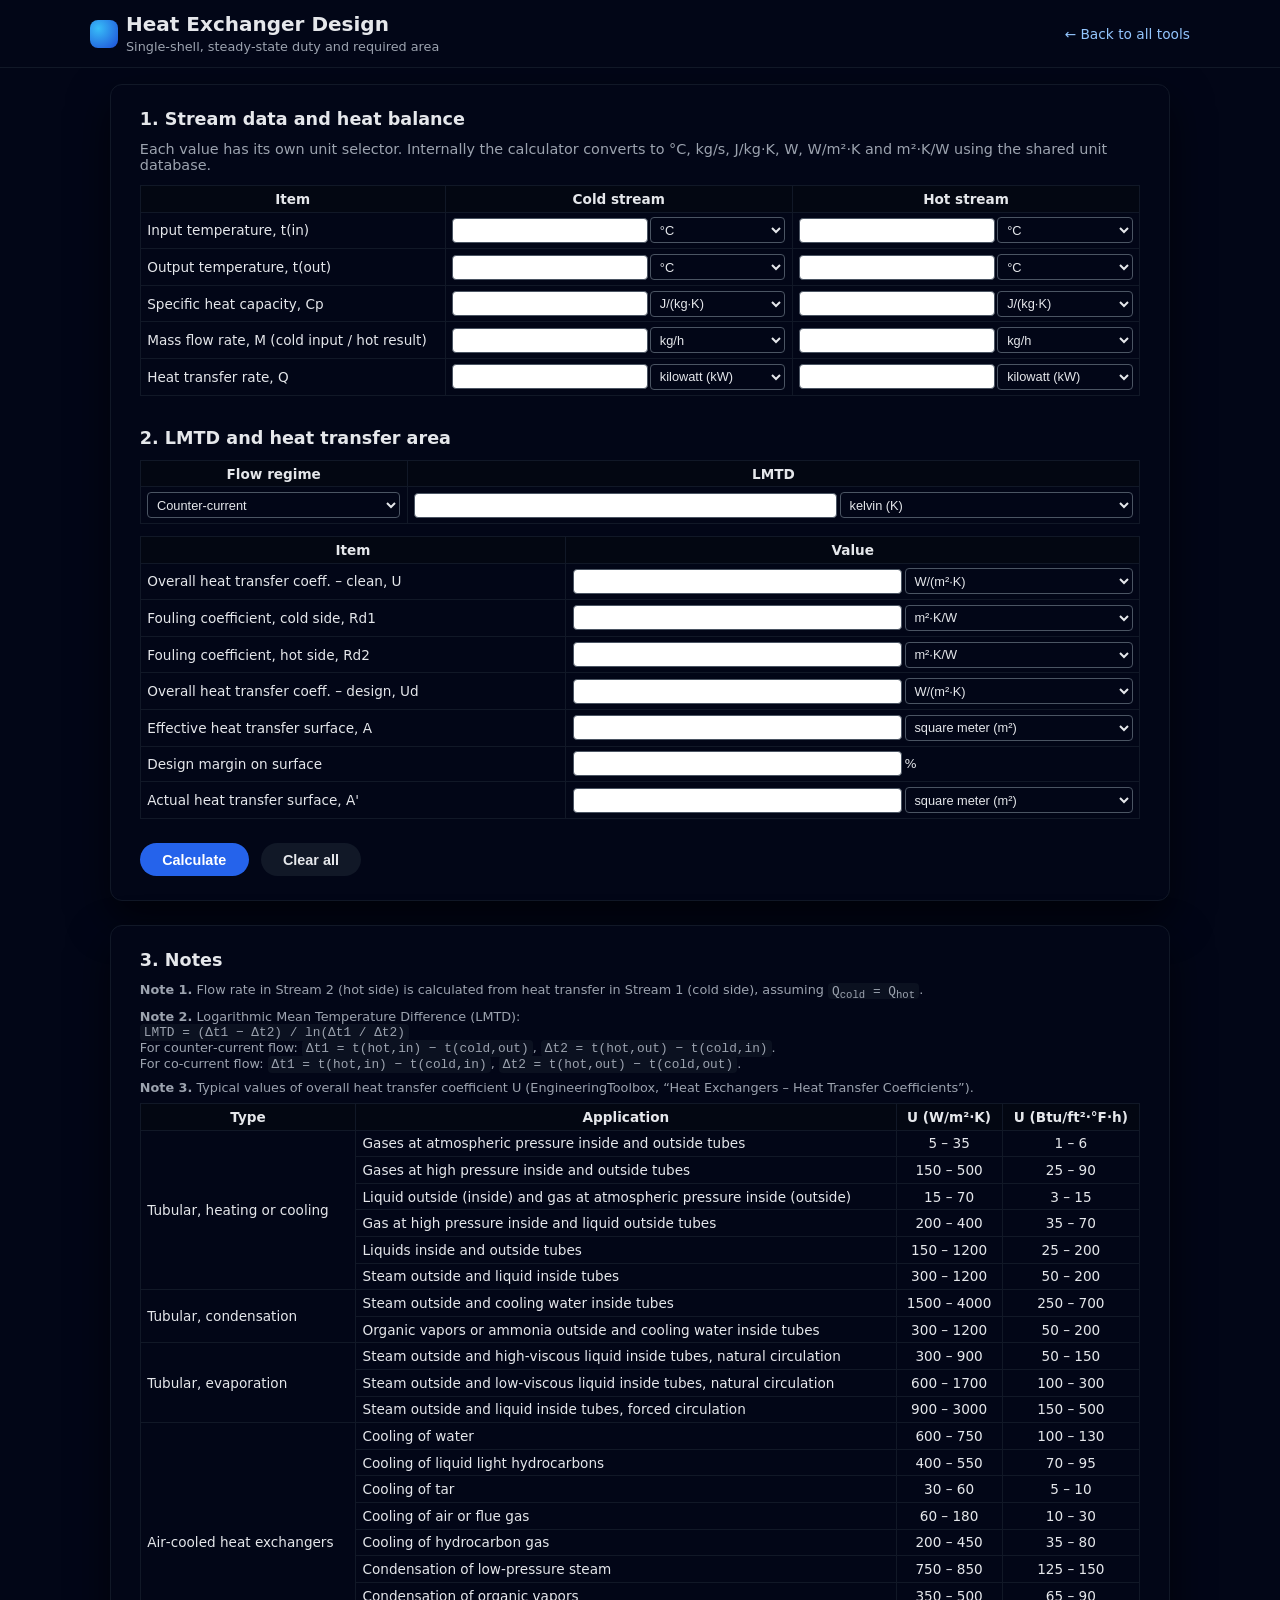
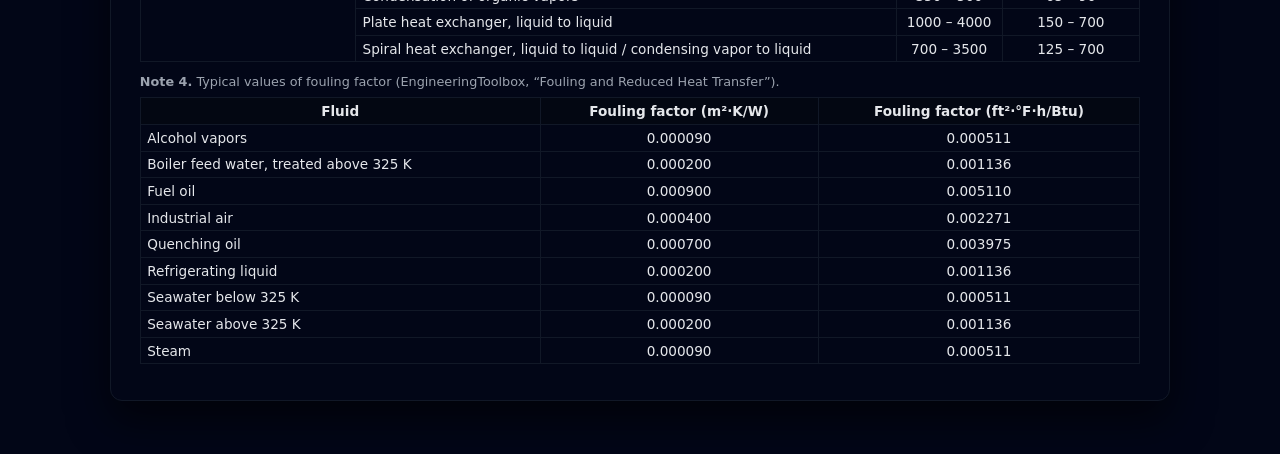
==== commit ecd478ef: "Update heat-exchanger-design.html" ====
--- a/heat-exchanger-design.html
+++ b/heat-exchanger-design.html
@@ -99,14 +99,18 @@
     .center { text-align: center; }
     .right  { text-align: right; }
 
-    input[type="number"] {
+    input[type="number"],
+    input[readonly],
+    input[type="text"] {
       width: 100%;
       padding: 0.25rem 0.3rem;
       border-radius: 4px;
       border: 1px solid #4b5563;
       font-size: 0.85rem;
-      background: #020617;
-      color: #e5e7eb;
+      background: #ffffff;
+      color: #111827;
+      outline: none;
+      transition: border-color 0.18s ease, box-shadow 0.18s ease, background-color 0.18s ease;
     }
 
     select {
@@ -126,8 +130,14 @@
       align-items: center;
     }
 
+    .buttons-row {
+      margin-top: 0.75rem;
+      display: flex;
+      gap: 0.75rem;
+      flex-wrap: wrap;
+    }
+
     button {
-      margin-top: 0.75rem;
       padding: 0.55rem 1.4rem;
       border-radius: 999px;
       border: none;
@@ -139,6 +149,14 @@
     }
     button:hover { background: #1d4ed8; }
 
+    .btn-secondary {
+      background: #111827;
+      color: #e5e7eb;
+    }
+    .btn-secondary:hover {
+      background: #1f2937;
+    }
+
     .note {
       font-size: 0.8rem;
       color: #9ca3af;
@@ -154,6 +172,13 @@
       padding: 0.05rem 0.25rem;
       border-radius: 4px;
       font-size: 0.8rem;
+    }
+
+    /* Result highlight: applied to calculated fields when updated */
+    .output-highlight {
+      border-color: #38bdf8 !important;
+      box-shadow: 0 0 0 1px #1d4ed8, 0 0 12px rgba(56,189,248,0.45);
+      background-color: #e0f2fe;
     }
   </style>
 </head>
@@ -194,13 +219,13 @@
               <td>Input temperature, t(in)</td>
               <td>
                 <div class="cell-flex">
-                  <input type="number" id="tColdIn" step="any" value="34">
+                  <input type="number" id="tColdIn" step="any">
                   <select id="u_tColdIn"></select>
                 </div>
               </td>
               <td>
                 <div class="cell-flex">
-                  <input type="number" id="tHotIn" step="any" value="72">
+                  <input type="number" id="tHotIn" step="any">
                   <select id="u_tHotIn"></select>
                 </div>
               </td>
@@ -210,13 +235,13 @@
               <td>Output temperature, t(out)</td>
               <td>
                 <div class="cell-flex">
-                  <input type="number" id="tColdOut" step="any" value="44">
+                  <input type="number" id="tColdOut" step="any">
                   <select id="u_tColdOut"></select>
                 </div>
               </td>
               <td>
                 <div class="cell-flex">
-                  <input type="number" id="tHotOut" step="any" value="60">
+                  <input type="number" id="tHotOut" step="any">
                   <select id="u_tHotOut"></select>
                 </div>
               </td>
@@ -226,13 +251,13 @@
               <td>Specific heat capacity, Cp</td>
               <td>
                 <div class="cell-flex">
-                  <input type="number" id="cpCold" step="any" value="2100">
+                  <input type="number" id="cpCold" step="any">
                   <select id="u_cpCold"></select>
                 </div>
               </td>
               <td>
                 <div class="cell-flex">
-                  <input type="number" id="cpHot" step="any" value="2600">
+                  <input type="number" id="cpHot" step="any">
                   <select id="u_cpHot"></select>
                 </div>
               </td>
@@ -242,7 +267,7 @@
               <td>Mass flow rate, M (cold input / hot result)</td>
               <td>
                 <div class="cell-flex">
-                  <input type="number" id="mCold" step="any" value="140000">
+                  <input type="number" id="mCold" step="any">
                   <select id="u_mCold"></select>
                 </div>
               </td>
@@ -305,7 +330,7 @@
               <td>Overall heat transfer coeff. – clean, U</td>
               <td>
                 <div class="cell-flex">
-                  <input type="number" id="uClean" step="any" value="800">
+                  <input type="number" id="uClean" step="any">
                   <select id="u_uClean"></select>
                 </div>
               </td>
@@ -314,7 +339,7 @@
               <td>Fouling coefficient, cold side, Rd1</td>
               <td>
                 <div class="cell-flex">
-                  <input type="number" id="rd1" step="any" value="0.0002">
+                  <input type="number" id="rd1" step="any">
                   <select id="u_rd1"></select>
                 </div>
               </td>
@@ -323,7 +348,7 @@
               <td>Fouling coefficient, hot side, Rd2</td>
               <td>
                 <div class="cell-flex">
-                  <input type="number" id="rd2" step="any" value="0.0004">
+                  <input type="number" id="rd2" step="any">
                   <select id="u_rd2"></select>
                 </div>
               </td>
@@ -350,7 +375,7 @@
               <td>Design margin on surface</td>
               <td>
                 <div class="cell-flex">
-                  <input type="number" id="margin" step="any" value="20">
+                  <input type="number" id="margin" step="any">
                   <span style="font-size:0.8rem;">%</span>
                 </div>
               </td>
@@ -367,10 +392,13 @@
           </table>
         </div>
 
-        <button id="calcBtn">Calculate</button>
+        <div class="buttons-row">
+          <button id="calcBtn">Calculate</button>
+          <button id="clearBtn" class="btn-secondary" type="button">Clear all</button>
+        </div>
       </div>
 
-      <!-- NOTES & REFERENCE TABLES (same as before) -->
+      <!-- NOTES & REFERENCE TABLES -->
       <div class="app">
         <h2>3. Notes</h2>
 
@@ -396,13 +424,125 @@
 
         <p class="note">
           <strong>Note 3.</strong> Typical values of overall heat transfer coefficient
-          U are given in the table below (EngineeringToolbox, “Heat Exchangers –
-          Heat Transfer Coefficients”).
+          U (EngineeringToolbox, “Heat Exchangers – Heat Transfer Coefficients”).
         </p>
 
         <div class="scroll-x">
-          <!-- same U table as previous version -->
-          <!-- (omitted here for brevity, you can keep your existing table content) -->
+          <table>
+            <tr>
+              <th>Type</th>
+              <th>Application</th>
+              <th class="center">U (W/m²·K)</th>
+              <th class="center">U (Btu/ft²·°F·h)</th>
+            </tr>
+            <tr>
+              <td rowspan="6">Tubular, heating or cooling</td>
+              <td>Gases at atmospheric pressure inside and outside tubes</td>
+              <td class="center">5 – 35</td>
+              <td class="center">1 – 6</td>
+            </tr>
+            <tr>
+              <td>Gases at high pressure inside and outside tubes</td>
+              <td class="center">150 – 500</td>
+              <td class="center">25 – 90</td>
+            </tr>
+            <tr>
+              <td>Liquid outside (inside) and gas at atmospheric pressure inside (outside)</td>
+              <td class="center">15 – 70</td>
+              <td class="center">3 – 15</td>
+            </tr>
+            <tr>
+              <td>Gas at high pressure inside and liquid outside tubes</td>
+              <td class="center">200 – 400</td>
+              <td class="center">35 – 70</td>
+            </tr>
+            <tr>
+              <td>Liquids inside and outside tubes</td>
+              <td class="center">150 – 1200</td>
+              <td class="center">25 – 200</td>
+            </tr>
+            <tr>
+              <td>Steam outside and liquid inside tubes</td>
+              <td class="center">300 – 1200</td>
+              <td class="center">50 – 200</td>
+            </tr>
+
+            <tr>
+              <td rowspan="2">Tubular, condensation</td>
+              <td>Steam outside and cooling water inside tubes</td>
+              <td class="center">1500 – 4000</td>
+              <td class="center">250 – 700</td>
+            </tr>
+            <tr>
+              <td>Organic vapors or ammonia outside and cooling water inside tubes</td>
+              <td class="center">300 – 1200</td>
+              <td class="center">50 – 200</td>
+            </tr>
+
+            <tr>
+              <td rowspan="3">Tubular, evaporation</td>
+              <td>Steam outside and high‑viscous liquid inside tubes, natural circulation</td>
+              <td class="center">300 – 900</td>
+              <td class="center">50 – 150</td>
+            </tr>
+            <tr>
+              <td>Steam outside and low‑viscous liquid inside tubes, natural circulation</td>
+              <td class="center">600 – 1700</td>
+              <td class="center">100 – 300</td>
+            </tr>
+            <tr>
+              <td>Steam outside and liquid inside tubes, forced circulation</td>
+              <td class="center">900 – 3000</td>
+              <td class="center">150 – 500</td>
+            </tr>
+
+            <tr>
+              <td rowspan="9">Air‑cooled heat exchangers</td>
+              <td>Cooling of water</td>
+              <td class="center">600 – 750</td>
+              <td class="center">100 – 130</td>
+            </tr>
+            <tr>
+              <td>Cooling of liquid light hydrocarbons</td>
+              <td class="center">400 – 550</td>
+              <td class="center">70 – 95</td>
+            </tr>
+            <tr>
+              <td>Cooling of tar</td>
+              <td class="center">30 – 60</td>
+              <td class="center">5 – 10</td>
+            </tr>
+            <tr>
+              <td>Cooling of air or flue gas</td>
+              <td class="center">60 – 180</td>
+              <td class="center">10 – 30</td>
+            </tr>
+            <tr>
+              <td>Cooling of hydrocarbon gas</td>
+              <td class="center">200 – 450</td>
+              <td class="center">35 – 80</td>
+            </tr>
+            <tr>
+              <td>Condensation of low‑pressure steam</td>
+              <td class="center">750 – 850</td>
+              <td class="center">125 – 150</td>
+            </tr>
+            <tr>
+              <td>Condensation of organic vapors</td>
+              <td class="center">350 – 500</td>
+              <td class="center">65 – 90</td>
+            </tr>
+            <tr>
+              <td>Plate heat exchanger, liquid to liquid</td>
+              <td class="center">1000 – 4000</td>
+              <td class="center">150 – 700</td>
+            </tr>
+            <tr>
+              <td>Spiral heat exchanger, liquid to liquid / condensing vapor to liquid</td>
+              <td class="center">700 – 3500</td>
+              <td class="center">125 – 700</td>
+            </tr>
+          </table>
         </div>
 
         <p class="note">
@@ -411,7 +551,58 @@
         </p>
 
         <div class="scroll-x">
-          <!-- same fouling table as previous version -->
+          <table>
+            <tr>
+              <th>Fluid</th>
+              <th class="center">Fouling factor (m²·K/W)</th>
+              <th class="center">Fouling factor (ft²·°F·h/Btu)</th>
+            </tr>
+            <tr>
+              <td>Alcohol vapors</td>
+              <td class="center">0.000090</td>
+              <td class="center">0.000511</td>
+            </tr>
+            <tr>
+              <td>Boiler feed water, treated above 325 K</td>
+              <td class="center">0.000200</td>
+              <td class="center">0.001136</td>
+            </tr>
+            <tr>
+              <td>Fuel oil</td>
+              <td class="center">0.000900</td>
+              <td class="center">0.005110</td>
+            </tr>
+            <tr>
+              <td>Industrial air</td>
+              <td class="center">0.000400</td>
+              <td class="center">0.002271</td>
+            </tr>
+            <tr>
+              <td>Quenching oil</td>
+              <td class="center">0.000700</td>
+              <td class="center">0.003975</td>
+            </tr>
+            <tr>
+              <td>Refrigerating liquid</td>
+              <td class="center">0.000200</td>
+              <td class="center">0.001136</td>
+            </tr>
+            <tr>
+              <td>Seawater below 325 K</td>
+              <td class="center">0.000090</td>
+              <td class="center">0.000511</td>
+            </tr>
+            <tr>
+              <td>Seawater above 325 K</td>
+              <td class="center">0.000200</td>
+              <td class="center">0.001136</td>
+            </tr>
+            <tr>
+              <td>Steam</td>
+              <td class="center">0.000090</td>
+              <td class="center">0.000511</td>
+            </tr>
+          </table>
         </div>
       </div>
 
@@ -423,7 +614,6 @@
 
   <!-- Calculator logic -->
   <script>
-    // Helper: populate a unit dropdown from a category
     function fillUnitSelect(selectEl, category, defaultKey) {
       const units = getUnitsForCategory(category);
       units.forEach(u => {
@@ -462,17 +652,20 @@
         const v = parseFloat(document.getElementById(id).value);
         return Number.isFinite(v) ? v : NaN;
       }
-      function textOut(id, value, unitKey, category, baseUnitKey, digits = 2) {
+
+      function setOutput(id, value, category, baseUnitKey, unitKey, digits) {
         const el = document.getElementById(id);
+        el.classList.remove("output-highlight");
         if (!Number.isFinite(value)) {
           el.value = "";
           return;
         }
-        const out = convertUnits(category, value, baseUnitKey, unitKey);
-        el.value = out.toFixed(digits);
+        const converted = convertUnits(category, value, baseUnitKey, unitKey);
+        el.value = converted.toFixed(digits);
+        void el.offsetWidth;
+        el.classList.add("output-highlight");
       }
 
-      // Read values + units
       const tCi   = num("tColdIn");
       const tCi_u = document.getElementById("u_tColdIn").value;
       const tCo   = num("tColdOut");
@@ -523,26 +716,22 @@
 
       const MC_kg_s = convertUnits("Mass Flow", mC, mC_u, "kg/s");
 
-      // 1) Heat duty from cold side (base W)
-      const dT_cold = Tc_out - Tc_in; // °C
-      const Q_W = MC_kg_s * CpC * dT_cold; // J/s = W
-
-      const qColdDisplayUnit = qC_u;
-      const qHotDisplayUnit  = qH_u;
-
-      textOut("qColdDisplay", Q_W, qColdDisplayUnit, "Power, Heat Flow, Duty", "W", 2);
-      textOut("qHotDisplay",  Q_W, qHotDisplayUnit,  "Power, Heat Flow, Duty", "W", 2);
-
-      // 2) Hot-side mass flow from Q
+      // 1) Heat duty from cold side (W)
+      const dT_cold = Tc_out - Tc_in;
+      const Q_W = MC_kg_s * CpC * dT_cold;
+
+      setOutput("qColdDisplay", Q_W, "Power, Heat Flow, Duty", "W", qC_u, 2);
+      setOutput("qHotDisplay",  Q_W, "Power, Heat Flow, Duty", "W", qH_u, 2);
+
+      // 2) Hot side mass flow (kg/s)
       const dT_hot = Th_in - Th_out;
       let MH_kg_s = NaN;
       if (CpH && Math.abs(dT_hot) > 0) {
         MH_kg_s = Q_W / (CpH * dT_hot);
       }
-      const mHotDisplayUnit = mH_u;
-      textOut("mHotDisplay", MH_kg_s, mHotDisplayUnit, "Mass Flow", "kg/s", 2);
-
-      // 3) LMTD (base K/°C)
+      setOutput("mHotDisplay", MH_kg_s, "Mass Flow", "kg/s", mH_u, 2);
+
+      // 3) LMTD
       let dt1, dt2;
       if (flowRegime === "counter") {
         dt1 = Th_in - Tc_out;
@@ -560,11 +749,9 @@
           LMTD = (dt1 - dt2) / Math.log(dt1 / dt2);
         }
       }
-
-      const LMTD_display_unit = lmtd_u;
-      textOut("lmtdDisplay", LMTD, LMTD_display_unit, "Temperature Difference", "K", 2);
-
-      // 4) Design U with fouling (base W/m2·K)
+      setOutput("lmtdDisplay", LMTD, "Temperature Difference", "K", lmtd_u, 2);
+
+      // 4) U design with fouling
       const Uclean_base = convertUnits("Heat Transfer", Uclean, Uclean_u, "W/(m2·K)");
       const Rd1_base    = convertUnits("Heat Resistance, Fouling", Rd1, Rd1_u, "m2·K/W");
       const Rd2_base    = convertUnits("Heat Resistance, Fouling", Rd2, Rd2_u, "m2·K/W");
@@ -574,27 +761,42 @@
         const Rtot = (1 / Uclean_base) + Rd1_base + Rd2_base;
         Ud_base = 1 / Rtot;
       }
-      const Ud_display_unit = Ud_u;
-      textOut("udDisplay", Ud_base, Ud_display_unit, "Heat Transfer", "W/(m2·K)", 1);
-
-      // 5) Required area A (base m2)
+      setOutput("udDisplay", Ud_base, "Heat Transfer", "W/(m2·K)", Ud_u, 1);
+
+      // 5) Effective area
       let A_eff = NaN;
-      if (Number.isFinite(Q_W) && Number.isFinite(Ud_base) && Number.isFinite(LMTD) && Ud_base > 0 && Math.abs(LMTD) > 0) {
+      if (Number.isFinite(Q_W) && Number.isFinite(Ud_base) && Number.isFinite(LMTD) &&
+          Ud_base > 0 && Math.abs(LMTD) > 0) {
         A_eff = Q_W / (Ud_base * LMTD);
       }
-      const Aeff_display_unit = Aeff_u;
-      textOut("areaEffectiveDisplay", A_eff, Aeff_display_unit, "Area", "m2", 2);
-
-      // 6) Area with margin
+      setOutput("areaEffectiveDisplay", A_eff, "Area", "m2", Aeff_u, 2);
+
+      // 6) Actual area with margin
       let A_act = NaN;
       if (Number.isFinite(A_eff) && Number.isFinite(margin)) {
         A_act = A_eff * (1 + margin / 100);
       }
-      const Aact_display_unit = Aact_u;
-      textOut("areaActualDisplay", A_act, Aact_display_unit, "Area", "m2", 2);
+      setOutput("areaActualDisplay", A_act, "Area", "m2", Aact_u, 2);
+    }
+
+    function clearAll() {
+      const idsToClear = [
+        "tColdIn","tColdOut","tHotIn","tHotOut",
+        "cpCold","cpHot","mCold","uClean","rd1","rd2","margin",
+        "mHotDisplay","qColdDisplay","qHotDisplay",
+        "lmtdDisplay","udDisplay","areaEffectiveDisplay","areaActualDisplay"
+      ];
+      idsToClear.forEach(id => {
+        const el = document.getElementById(id);
+        if (el) {
+          el.value = "";
+          el.classList.remove("output-highlight");
+        }
+      });
     }
 
     document.getElementById("calcBtn").addEventListener("click", calcHeatExchanger);
+    document.getElementById("clearBtn").addEventListener("click", clearAll);
   </script>
 </body>
 </html>
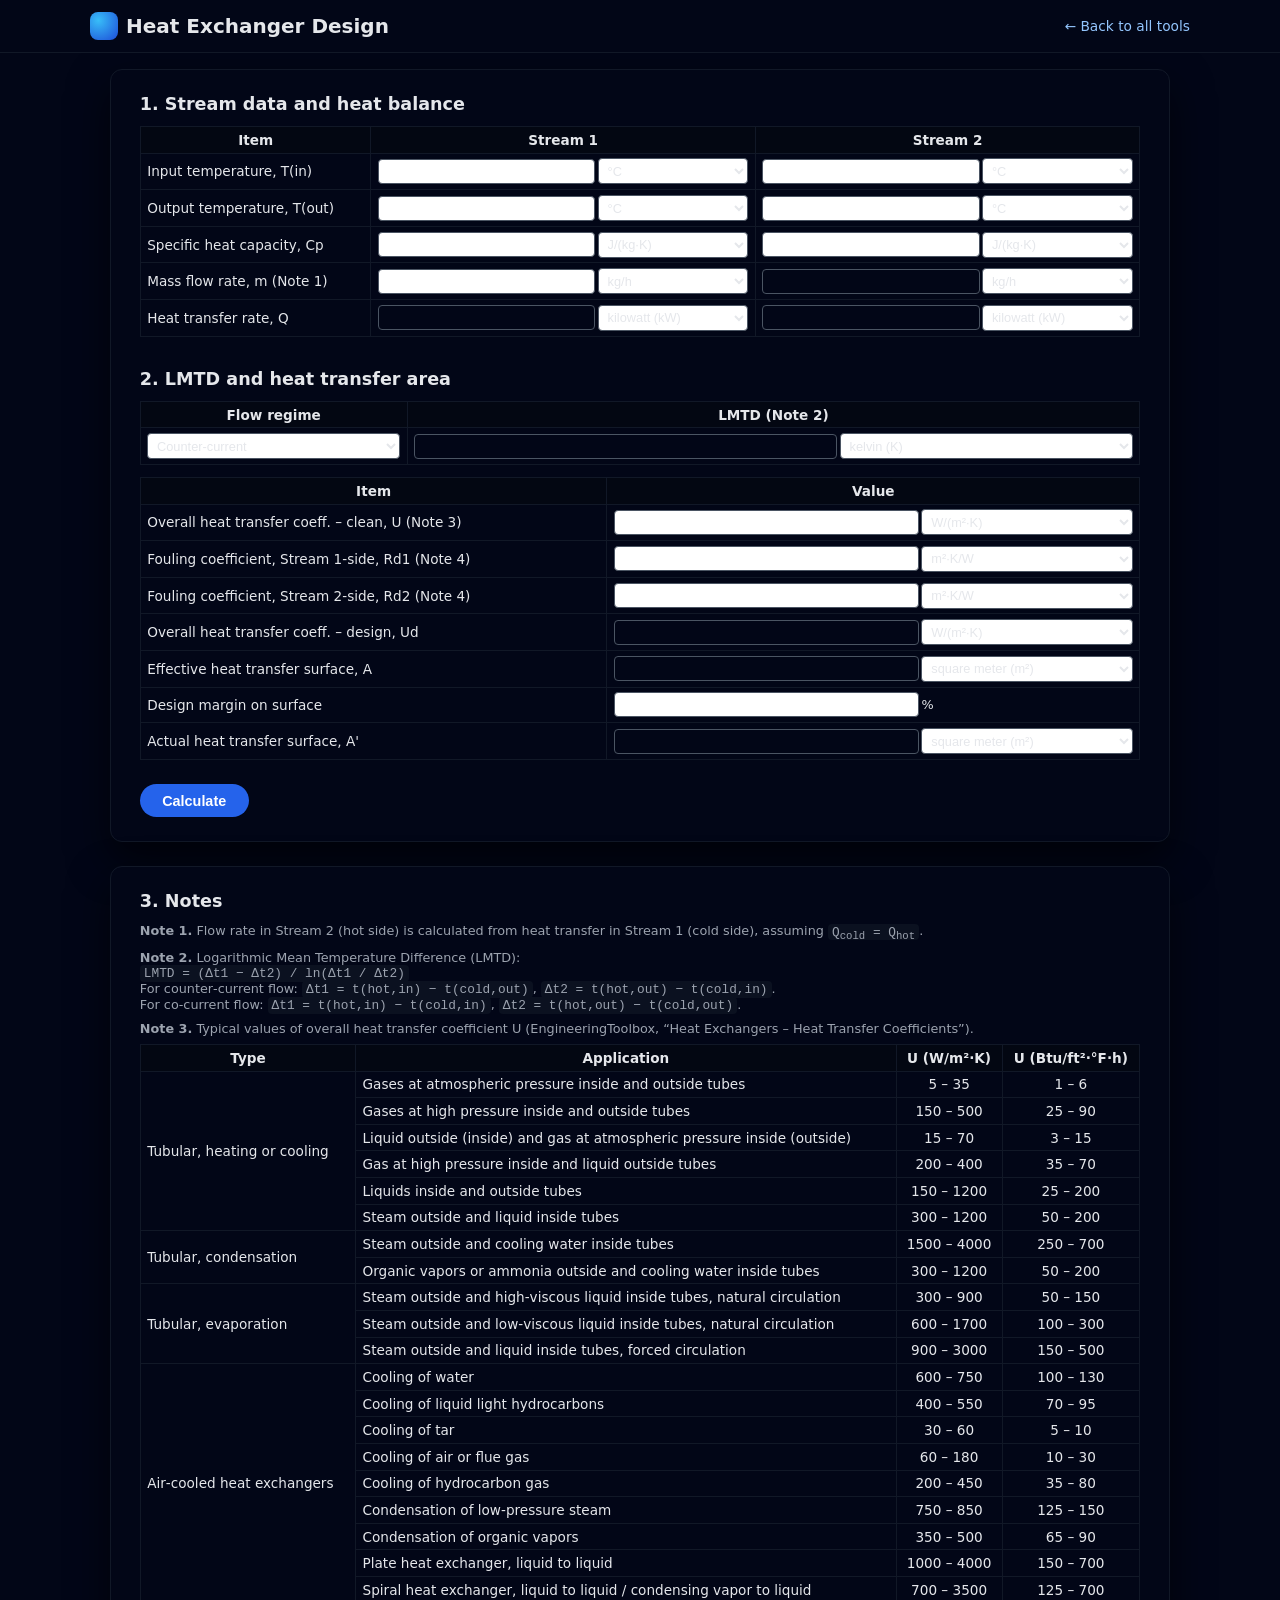
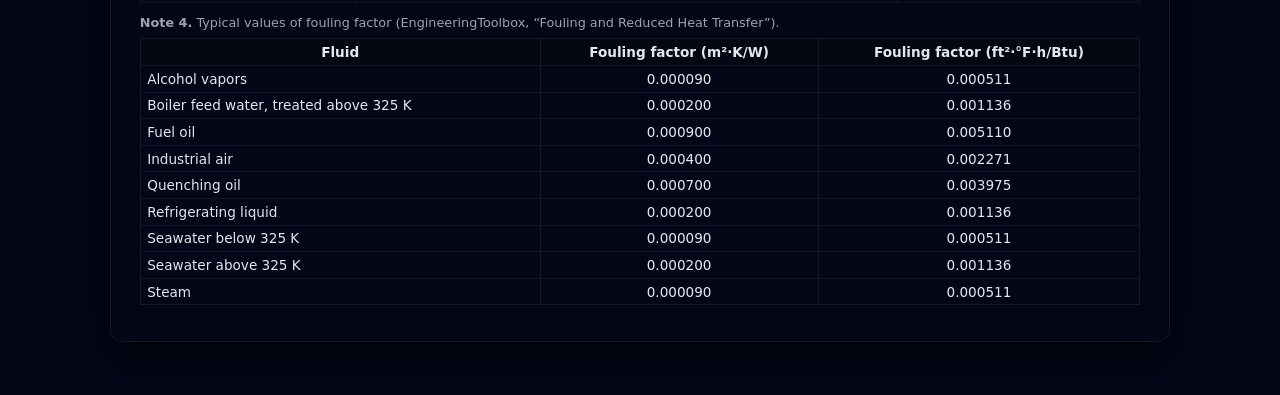
==== commit 2a99fdb2: "Update heat-exchanger-design.html" ====
--- a/heat-exchanger-design.html
+++ b/heat-exchanger-design.html
@@ -100,7 +100,6 @@
     .right  { text-align: right; }
 
     input[type="number"],
-    input[readonly],
     input[type="text"] {
       width: 100%;
       padding: 0.25rem 0.3rem;
@@ -108,9 +107,21 @@
       border: 1px solid #4b5563;
       font-size: 0.85rem;
       background: #ffffff;
-      color: #111827;
+      color: #e5e7eb;
       outline: none;
       transition: border-color 0.18s ease, box-shadow 0.18s ease, background-color 0.18s ease;
+    }
+
+    input[readonly] {
+      width: 100%;
+      padding: 0.25rem 0.3rem;
+      border-radius: 4px;
+      border: 1px solid #4b5563;
+      font-size: 0.85rem;
+      background: #020617;
+      color: #e5e7eb;
+      outline: none;
+      transition: border-color 0.18s ease, box-shadow 0.18s ease, background-color 0.18s ease;    
     }
 
     select {
@@ -119,7 +130,7 @@
       border-radius: 4px;
       border: 1px solid #4b5563;
       font-size: 0.8rem;
-      background: #020617;
+      background: #ffffff;
       color: #e5e7eb;
     }
 
@@ -130,14 +141,8 @@
       align-items: center;
     }
 
-    .buttons-row {
+    button {
       margin-top: 0.75rem;
-      display: flex;
-      gap: 0.75rem;
-      flex-wrap: wrap;
-    }
-
-    button {
       padding: 0.55rem 1.4rem;
       border-radius: 999px;
       border: none;
@@ -149,14 +154,6 @@
     }
     button:hover { background: #1d4ed8; }
 
-    .btn-secondary {
-      background: #111827;
-      color: #e5e7eb;
-    }
-    .btn-secondary:hover {
-      background: #1f2937;
-    }
-
     .note {
       font-size: 0.8rem;
       color: #9ca3af;
@@ -178,7 +175,7 @@
     .output-highlight {
       border-color: #38bdf8 !important;
       box-shadow: 0 0 0 1px #1d4ed8, 0 0 12px rgba(56,189,248,0.45);
-      background-color: #e0f2fe;
+      background-color: #020617;
     }
   </style>
 </head>
@@ -189,7 +186,6 @@
         <div class="logo"></div>
         <div>
           <h1>Heat Exchanger Design</h1>
-          <span style="font-size:0.8rem;color:#9ca3af;">Single‑shell, steady‑state duty and required area</span>
         </div>
       </div>
       <a class="nav-link" href="index.html">← Back to all tools</a>
@@ -202,21 +198,17 @@
       <!-- MAIN CALCULATOR -->
       <div class="app">
         <h2>1. Stream data and heat balance</h2>
-        <p>
-          Each value has its own unit selector. Internally the calculator converts
-          to °C, kg/s, J/kg·K, W, W/m²·K and m²·K/W using the shared unit database.
-        </p>
 
         <div class="scroll-x">
           <table>
             <tr>
               <th>Item</th>
-              <th class="center">Cold stream</th>
-              <th class="center">Hot stream</th>
-            </tr>
-
-            <tr>
-              <td>Input temperature, t(in)</td>
+              <th class="center">Stream 1</th>
+              <th class="center">Stream 2</th>
+            </tr>
+
+            <tr>
+              <td>Input temperature, T(in)</td>
               <td>
                 <div class="cell-flex">
                   <input type="number" id="tColdIn" step="any">
@@ -232,7 +224,7 @@
             </tr>
 
             <tr>
-              <td>Output temperature, t(out)</td>
+              <td>Output temperature, T(out)</td>
               <td>
                 <div class="cell-flex">
                   <input type="number" id="tColdOut" step="any">
@@ -264,7 +256,7 @@
             </tr>
 
             <tr>
-              <td>Mass flow rate, M (cold input / hot result)</td>
+              <td>Mass flow rate, m (Note 1)</td>
               <td>
                 <div class="cell-flex">
                   <input type="number" id="mCold" step="any">
@@ -303,7 +295,7 @@
           <table>
             <tr>
               <th>Flow regime</th>
-              <th>LMTD</th>
+              <th>LMTD (Note 2)</th>
             </tr>
             <tr>
               <td>
@@ -327,7 +319,7 @@
               <th>Value</th>
             </tr>
             <tr>
-              <td>Overall heat transfer coeff. – clean, U</td>
+              <td>Overall heat transfer coeff. – clean, U (Note 3)</td>
               <td>
                 <div class="cell-flex">
                   <input type="number" id="uClean" step="any">
@@ -336,7 +328,7 @@
               </td>
             </tr>
             <tr>
-              <td>Fouling coefficient, cold side, Rd1</td>
+              <td>Fouling coefficient, Stream 1-side, Rd1 (Note 4)</td>
               <td>
                 <div class="cell-flex">
                   <input type="number" id="rd1" step="any">
@@ -345,7 +337,7 @@
               </td>
             </tr>
             <tr>
-              <td>Fouling coefficient, hot side, Rd2</td>
+              <td>Fouling coefficient, Stream 2-side, Rd2 (Note 4)</td>
               <td>
                 <div class="cell-flex">
                   <input type="number" id="rd2" step="any">
@@ -392,10 +384,7 @@
           </table>
         </div>
 
-        <div class="buttons-row">
-          <button id="calcBtn">Calculate</button>
-          <button id="clearBtn" class="btn-secondary" type="button">Clear all</button>
-        </div>
+        <button id="calcBtn">Calculate</button>
       </div>
 
       <!-- NOTES & REFERENCE TABLES -->
@@ -662,7 +651,8 @@
         }
         const converted = convertUnits(category, value, baseUnitKey, unitKey);
         el.value = converted.toFixed(digits);
-        void el.offsetWidth;
+        // highlight updated field
+        void el.offsetWidth; // force reflow so animation restarts
         el.classList.add("output-highlight");
       }
 
@@ -705,7 +695,7 @@
 
       const flowRegime = document.getElementById("flowRegime").value;
 
-      // Convert to internal units
+      // Convert to internal units (°C, kg/s, J/kgK)
       const Tc_in  = convertUnits("Temperature", tCi, tCi_u, "°C");
       const Tc_out = convertUnits("Temperature", tCo, tCo_u, "°C");
       const Th_in  = convertUnits("Temperature", tHi, tHi_u, "°C");
@@ -723,7 +713,7 @@
       setOutput("qColdDisplay", Q_W, "Power, Heat Flow, Duty", "W", qC_u, 2);
       setOutput("qHotDisplay",  Q_W, "Power, Heat Flow, Duty", "W", qH_u, 2);
 
-      // 2) Hot side mass flow (kg/s)
+      // 2) Hot side mass flow
       const dT_hot = Th_in - Th_out;
       let MH_kg_s = NaN;
       if (CpH && Math.abs(dT_hot) > 0) {
@@ -779,24 +769,8 @@
       setOutput("areaActualDisplay", A_act, "Area", "m2", Aact_u, 2);
     }
 
-    function clearAll() {
-      const idsToClear = [
-        "tColdIn","tColdOut","tHotIn","tHotOut",
-        "cpCold","cpHot","mCold","uClean","rd1","rd2","margin",
-        "mHotDisplay","qColdDisplay","qHotDisplay",
-        "lmtdDisplay","udDisplay","areaEffectiveDisplay","areaActualDisplay"
-      ];
-      idsToClear.forEach(id => {
-        const el = document.getElementById(id);
-        if (el) {
-          el.value = "";
-          el.classList.remove("output-highlight");
-        }
-      });
-    }
-
     document.getElementById("calcBtn").addEventListener("click", calcHeatExchanger);
-    document.getElementById("clearBtn").addEventListener("click", clearAll);
   </script>
 </body>
 </html>
+
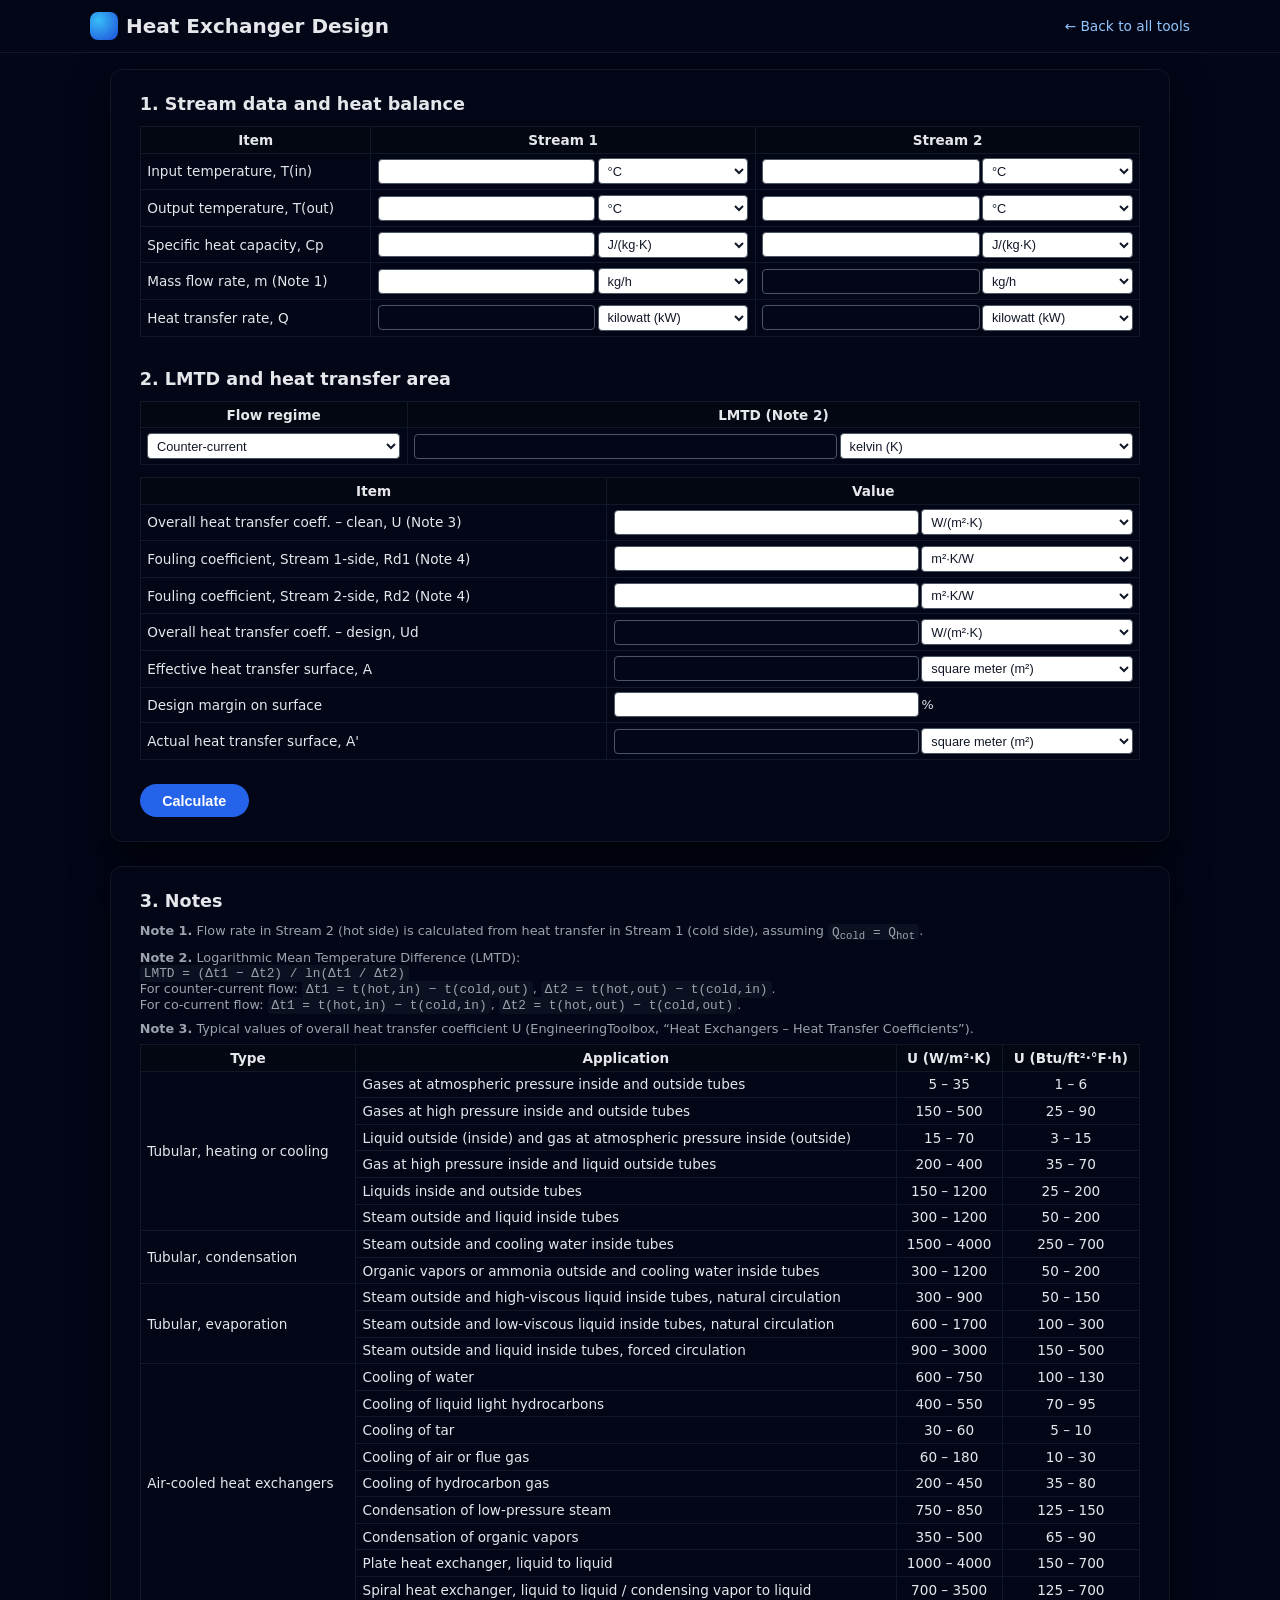
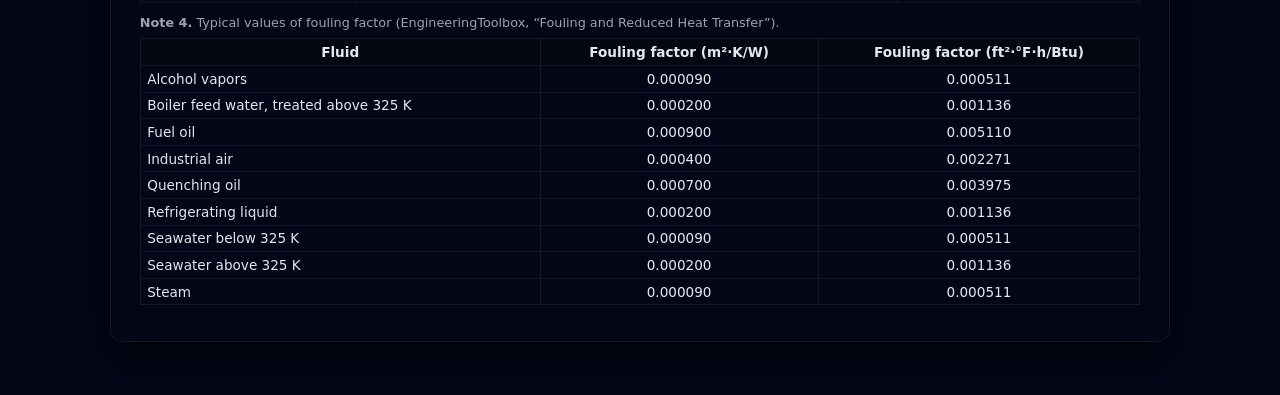
==== commit fa6a997b: "Update heat-exchanger-design.html" ====
--- a/heat-exchanger-design.html
+++ b/heat-exchanger-design.html
@@ -107,7 +107,7 @@
       border: 1px solid #4b5563;
       font-size: 0.85rem;
       background: #ffffff;
-      color: #e5e7eb;
+      color: #111827;
       outline: none;
       transition: border-color 0.18s ease, box-shadow 0.18s ease, background-color 0.18s ease;
     }
@@ -131,7 +131,7 @@
       border: 1px solid #4b5563;
       font-size: 0.8rem;
       background: #ffffff;
-      color: #e5e7eb;
+      color: #111827;
     }
 
     .cell-flex {
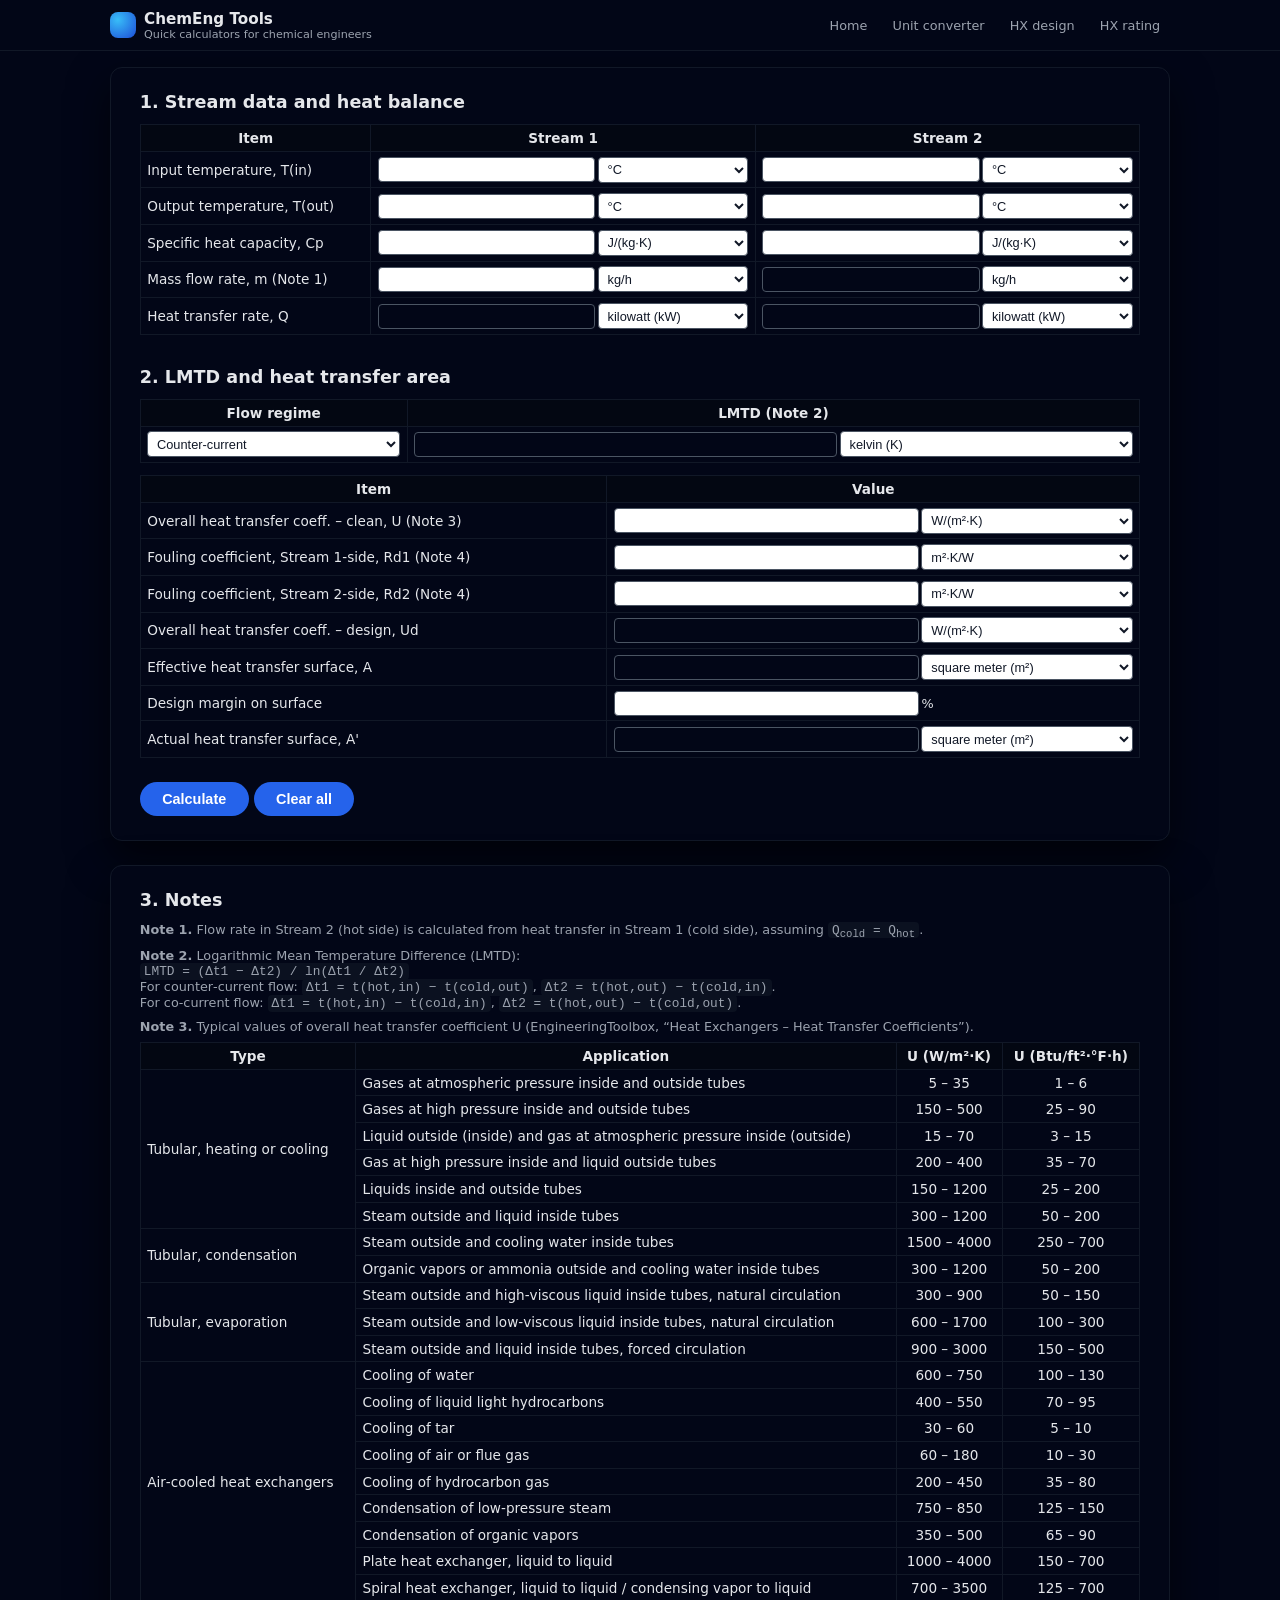
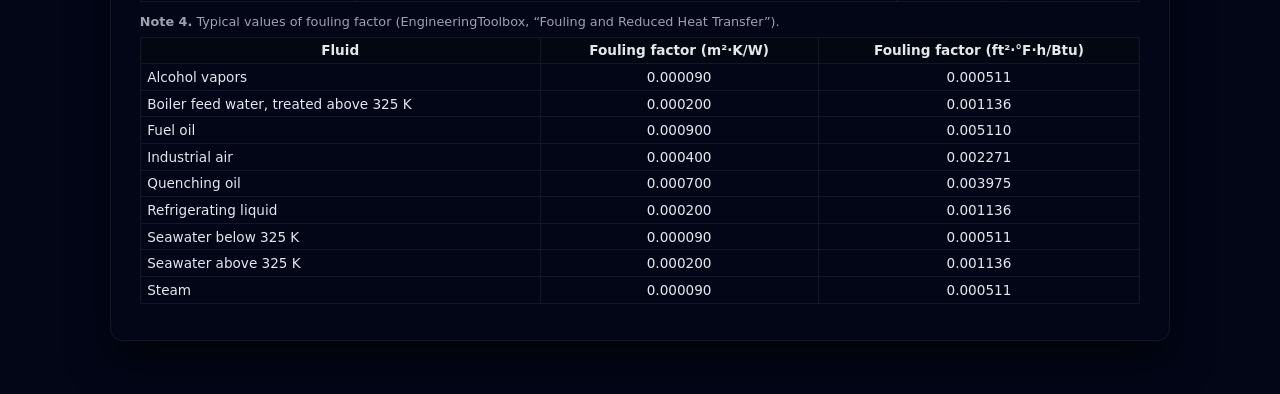
==== commit 01e797d9: "Update heat-exchanger-design.html" ====
--- a/heat-exchanger-design.html
+++ b/heat-exchanger-design.html
@@ -4,194 +4,24 @@
   <meta charset="utf-8" />
   <title>ChemEng Tools – Heat Exchanger Design</title>
   <meta name="viewport" content="width=device-width, initial-scale=1" />
-  <style>
-    * { box-sizing: border-box; }
-    body {
-      font-family: system-ui, -apple-system, BlinkMacSystemFont, "Segoe UI", sans-serif;
-      background: #020617;
-      color: #e5e7eb;
-      margin: 0;
-    }
-    header {
-      border-bottom: 1px solid #111827;
-      background: #020617;
-      position: sticky;
-      top: 0;
-      z-index: 10;
-    }
-    .container {
-      max-width: 1100px;
-      margin: 0 auto;
-      padding: 1rem 1.25rem 2rem;
-    }
-    .brand {
-      display: flex;
-      align-items: center;
-      justify-content: space-between;
-      gap: 0.5rem;
-      padding: 0.75rem 0;
-    }
-    .brand-left {
-      display: flex;
-      align-items: center;
-      gap: 0.5rem;
-    }
-    .logo {
-      width: 28px;
-      height: 28px;
-      border-radius: 8px;
-      background: radial-gradient(circle at 30% 30%, #38bdf8, #1d4ed8);
-    }
-    h1 {
-      font-size: 1.25rem;
-      margin: 0;
-    }
-    a.nav-link {
-      font-size: 0.86rem;
-      color: #93c5fd;
-      text-decoration: none;
-    }
-    a.nav-link:hover { color: #bfdbfe; }
-
-    main .container {
-      display: block;
-    }
-
-    .app {
-      width: 100%;
-      background: #020617;
-      border-radius: 12px;
-      padding: 1.5rem 1.8rem 1.5rem;
-      box-shadow: 0 18px 40px rgba(0,0,0,0.6);
-      border: 1px solid #111827;
-      margin-bottom: 1.5rem;
-    }
-
-    h2 {
-      font-size: 1.1rem;
-      margin-top: 0;
-      margin-bottom: 0.75rem;
-    }
-
-    p {
-      margin-top: 0;
-      margin-bottom: 0.75rem;
-      font-size: 0.9rem;
-      color: #9ca3af;
-    }
-
-    table {
-      border-collapse: collapse;
-      width: 100%;
-      font-size: 0.85rem;
-      margin-bottom: 0.75rem;
-    }
-    th, td {
-      border: 1px solid #111827;
-      padding: 0.3rem 0.4rem;
-      vertical-align: middle;
-    }
-    th {
-      background: #030712;
-      font-weight: 600;
-    }
-
-    .center { text-align: center; }
-    .right  { text-align: right; }
-
-    input[type="number"],
-    input[type="text"] {
-      width: 100%;
-      padding: 0.25rem 0.3rem;
-      border-radius: 4px;
-      border: 1px solid #4b5563;
-      font-size: 0.85rem;
-      background: #ffffff;
-      color: #111827;
-      outline: none;
-      transition: border-color 0.18s ease, box-shadow 0.18s ease, background-color 0.18s ease;
-    }
-
-    input[readonly] {
-      width: 100%;
-      padding: 0.25rem 0.3rem;
-      border-radius: 4px;
-      border: 1px solid #4b5563;
-      font-size: 0.85rem;
-      background: #020617;
-      color: #e5e7eb;
-      outline: none;
-      transition: border-color 0.18s ease, box-shadow 0.18s ease, background-color 0.18s ease;    
-    }
-
-    select {
-      width: 100%;
-      padding: 0.22rem 0.3rem;
-      border-radius: 4px;
-      border: 1px solid #4b5563;
-      font-size: 0.8rem;
-      background: #ffffff;
-      color: #111827;
-    }
-
-    .cell-flex {
-      display: grid;
-      grid-template-columns: 1.3fr 0.9fr;
-      gap: 0.15rem;
-      align-items: center;
-    }
-
-    button {
-      margin-top: 0.75rem;
-      padding: 0.55rem 1.4rem;
-      border-radius: 999px;
-      border: none;
-      background: #2563eb;
-      color: white;
-      font-weight: 600;
-      cursor: pointer;
-      font-size: 0.9rem;
-    }
-    button:hover { background: #1d4ed8; }
-
-    .note {
-      font-size: 0.8rem;
-      color: #9ca3af;
-      margin-bottom: 0.5rem;
-    }
-
-    .scroll-x {
-      overflow-x: auto;
-    }
-
-    code {
-      background: #0b1120;
-      padding: 0.05rem 0.25rem;
-      border-radius: 4px;
-      font-size: 0.8rem;
-    }
-
-    /* Result highlight: applied to calculated fields when updated */
-    .output-highlight {
-      border-color: #38bdf8 !important;
-      box-shadow: 0 0 0 1px #1d4ed8, 0 0 12px rgba(56,189,248,0.45);
-      background-color: #020617;
-    }
-  </style>
+  <link rel="stylesheet" href="website-style.css">
 </head>
 <body>
-  <header>
-    <div class="container brand">
-      <div class="brand-left">
-        <div class="logo"></div>
-        <div>
-          <h1>Heat Exchanger Design</h1>
-        </div>
-      </div>
-      <a class="nav-link" href="index.html">← Back to all tools</a>
-    </div>
-  </header>
-
+  <div id="tool-nav-container"></div>
+  <script>
+    (function () {
+      var container = document.getElementById("tool-nav-container");
+      if (!container) return;
+      fetch("tool-nav.html")
+        .then(function (res) { return res.text(); })
+        .then(function (html) {
+          container.innerHTML = html;
+        })
+        .catch(function (err) {
+          console.error("Failed to load navigation:", err);
+        });
+    })();
+  </script>
   <main>
     <div class="container">
 
@@ -385,6 +215,7 @@
         </div>
 
         <button id="calcBtn">Calculate</button>
+        <button id="clearBtn" class="btn-secondary" type="button">Clear all</button>
       </div>
 
       <!-- NOTES & REFERENCE TABLES -->
@@ -768,8 +599,23 @@
       }
       setOutput("areaActualDisplay", A_act, "Area", "m2", Aact_u, 2);
     }
-
+    function clearAll() {
+      const idsToClear = [
+        "tColdIn","tColdOut","tHotIn","tHotOut",
+        "cpCold","cpHot","mCold","uClean","rd1","rd2","margin",
+        "mHotDisplay","qColdDisplay","qHotDisplay",
+        "lmtdDisplay","udDisplay","areaEffectiveDisplay","areaActualDisplay"
+      ];
+      idsToClear.forEach(id => {
+        const el = document.getElementById(id);
+        if (el) {
+          el.value = "";
+          el.classList.remove("output-highlight");
+        }
+      });
+    }
     document.getElementById("calcBtn").addEventListener("click", calcHeatExchanger);
+    document.getElementById("clearBtn").addEventListener("click", clearAll);
   </script>
 </body>
 </html>
--- a/website-style.css
+++ b/website-style.css
@@ -0,0 +1,191 @@
+* { box-sizing: border-box; }
+    body {
+      font-family: system-ui, -apple-system, BlinkMacSystemFont, "Segoe UI", sans-serif;
+      background: #020617;
+      color: #e5e7eb;
+      margin: 0;
+    }
+    header {
+      border-bottom: 1px solid #111827;
+      background: #020617;
+      position: sticky;
+      top: 0;
+      z-index: 10;
+    }
+    .container {
+      max-width: 1100px;
+      margin: 0 auto;
+      padding: 1rem 1.25rem 2rem;
+    }
+    .brand {
+      display: flex;
+      align-items: center;
+      justify-content: space-between;
+      gap: 0.5rem;
+      padding: 0.75rem 0;
+    }
+    .brand-left {
+      display: flex;
+      align-items: center;
+      gap: 0.5rem;
+    }
+    .logo {
+      width: 28px;
+      height: 28px;
+      border-radius: 8px;
+      background: radial-gradient(circle at 30% 30%, #38bdf8, #1d4ed8);
+    }
+    h1 {
+      font-size: 1.25rem;
+      margin: 0;
+    }
+    a.nav-link {
+      font-size: 0.86rem;
+      color: #93c5fd;
+      text-decoration: none;
+    }
+    a.nav-link:hover { color: #bfdbfe; }
+
+    main .container {
+      display: block;
+    }
+
+    .app {
+      width: 100%;
+      background: #020617;
+      border-radius: 12px;
+      padding: 1.5rem 1.8rem 1.5rem;
+      box-shadow: 0 18px 40px rgba(0,0,0,0.6);
+      border: 1px solid #111827;
+      margin-bottom: 1.5rem;
+    }
+
+    h2 {
+      font-size: 1.1rem;
+      margin-top: 0;
+      margin-bottom: 0.75rem;
+    }
+
+    p {
+      margin-top: 0;
+      margin-bottom: 0.75rem;
+      font-size: 0.9rem;
+      color: #9ca3af;
+    }
+    label {
+      font-size: 0.9rem;
+      font-weight: 600;
+      display: block;
+      margin-bottom: 0.25rem;
+      color: #e5e7eb;
+    }
+    table {
+      border-collapse: collapse;
+      width: 100%;
+      font-size: 0.85rem;
+      margin-bottom: 0.75rem;
+    }
+    th, td {
+      border: 1px solid #111827;
+      padding: 0.3rem 0.4rem;
+      vertical-align: middle;
+    }
+    th {
+      background: #030712;
+      font-weight: 600;
+    }
+
+    .center { text-align: center; }
+    .right  { text-align: right; }
+
+    input[type="number"],
+    input[type="text"] {
+      width: 100%;
+      padding: 0.25rem 0.3rem;
+      border-radius: 4px;
+      border: 1px solid #4b5563;
+      font-size: 0.85rem;
+      background: #ffffff;
+      color: #111827;
+      outline: none;
+      transition: border-color 0.18s ease, box-shadow 0.18s ease, background-color 0.18s ease;
+    }
+
+    input[readonly] {
+      width: 100%;
+      padding: 0.25rem 0.3rem;
+      border-radius: 4px;
+      border: 1px solid #4b5563;
+      font-size: 0.85rem;
+      background: #020617;
+      color: #e5e7eb;
+      outline: none;
+      transition: border-color 0.18s ease, box-shadow 0.18s ease, background-color 0.18s ease;    
+    }
+
+    select {
+      width: 100%;
+      padding: 0.22rem 0.3rem;
+      border-radius: 4px;
+      border: 1px solid #4b5563;
+      font-size: 0.8rem;
+      background: #ffffff;
+      color: #111827;
+    }
+
+    .cell-flex {
+      display: grid;
+      grid-template-columns: 1.3fr 0.9fr;
+      gap: 0.15rem;
+      align-items: center;
+    }
+
+    button {
+      margin-top: 0.75rem;
+      padding: 0.55rem 1.4rem;
+      border-radius: 999px;
+      border: none;
+      background: #2563eb;
+      color: white;
+      font-weight: 600;
+      cursor: pointer;
+      font-size: 0.9rem;
+    }
+    button:hover { background: #1d4ed8; }
+
+    .note {
+      font-size: 0.8rem;
+      color: #9ca3af;
+      margin-bottom: 0.5rem;
+    }
+
+    .scroll-x {
+      overflow-x: auto;
+    }
+
+    code {
+      background: #0b1120;
+      padding: 0.05rem 0.25rem;
+      border-radius: 4px;
+      font-size: 0.8rem;
+    }
+
+    .error {
+      color: #fca5a5;
+      margin-top: 0.5rem;
+      font-size: 0.9rem;
+    }
+
+    .muted {
+      font-size: 0.8rem;
+      color: #6b7280;
+      margin-top: 0.4rem;
+    }
+
+
+    /* Result highlight: applied to calculated fields when updated */
+    .output-highlight {
+      border-color: #38bdf8 !important;
+      box-shadow: 0 0 0 1px #1d4ed8, 0 0 12px rgba(56,189,248,0.45);
+      background-color: #020617;
+    }
